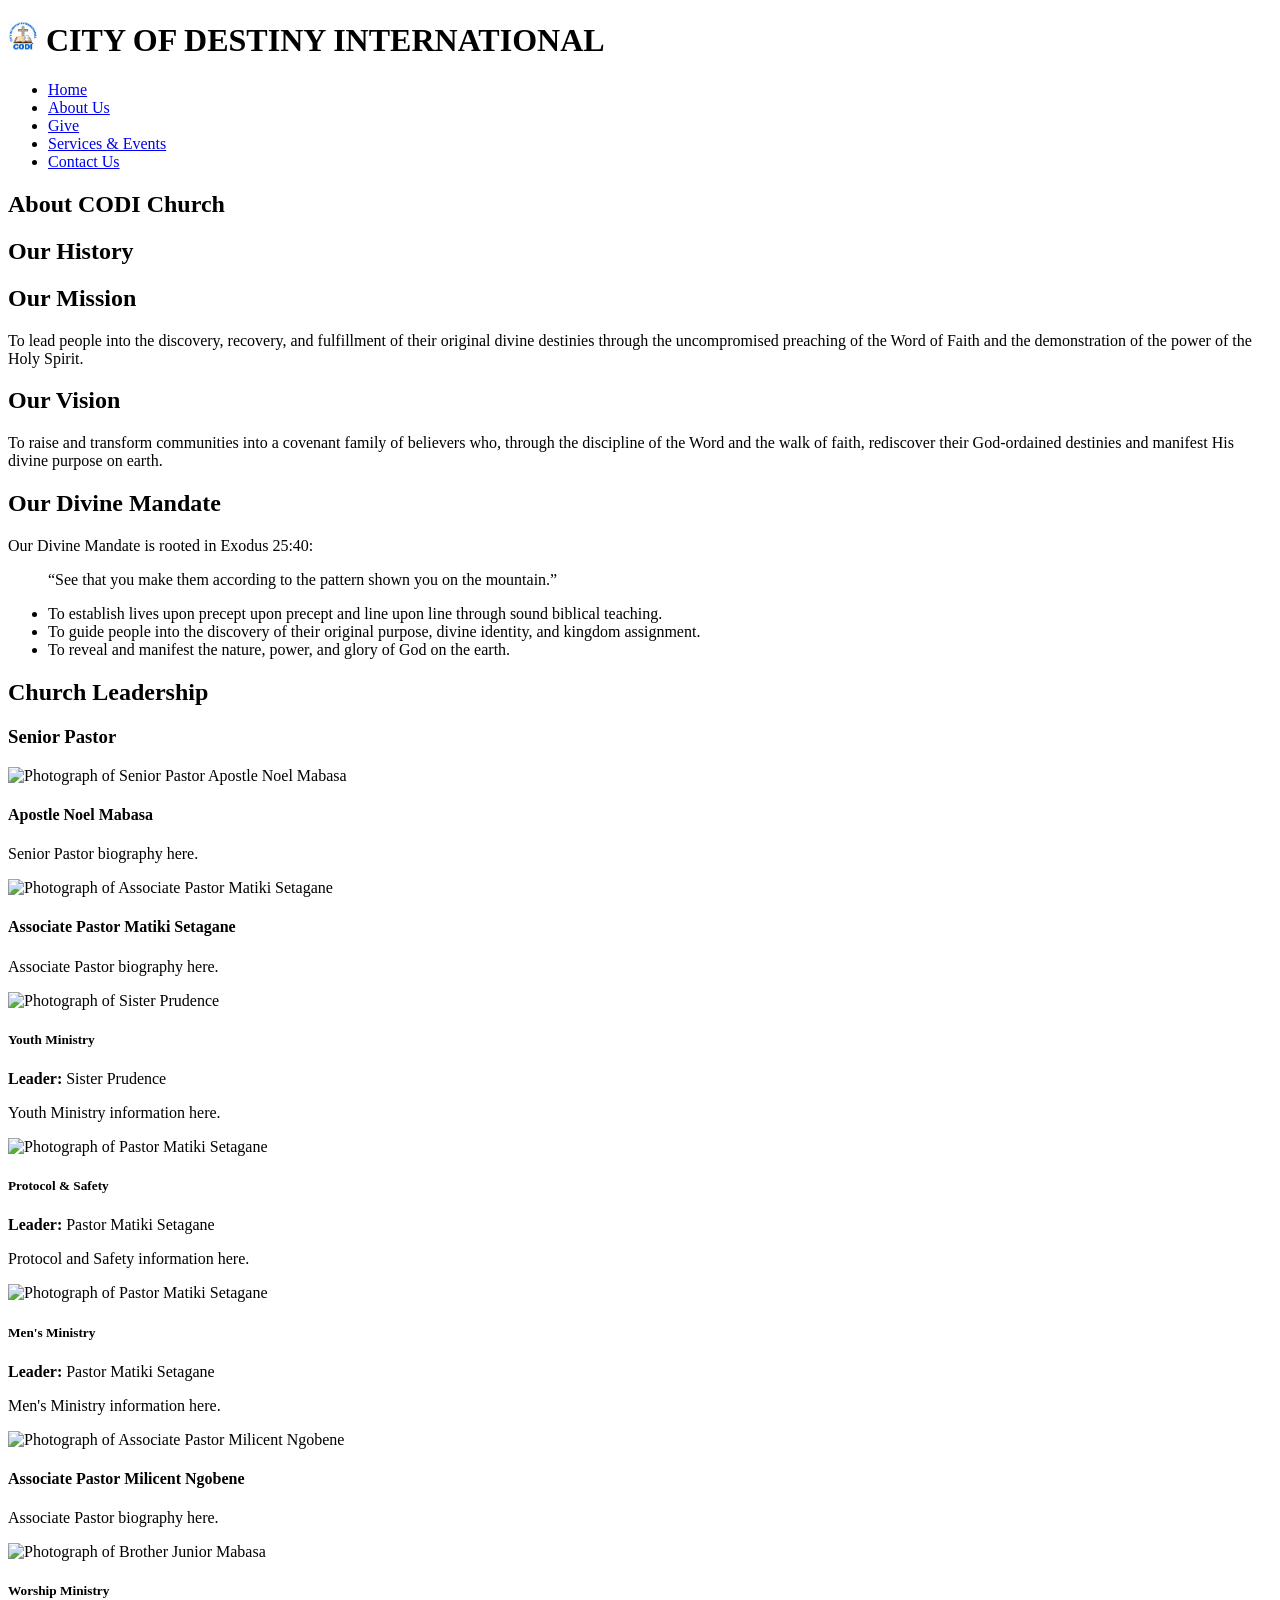
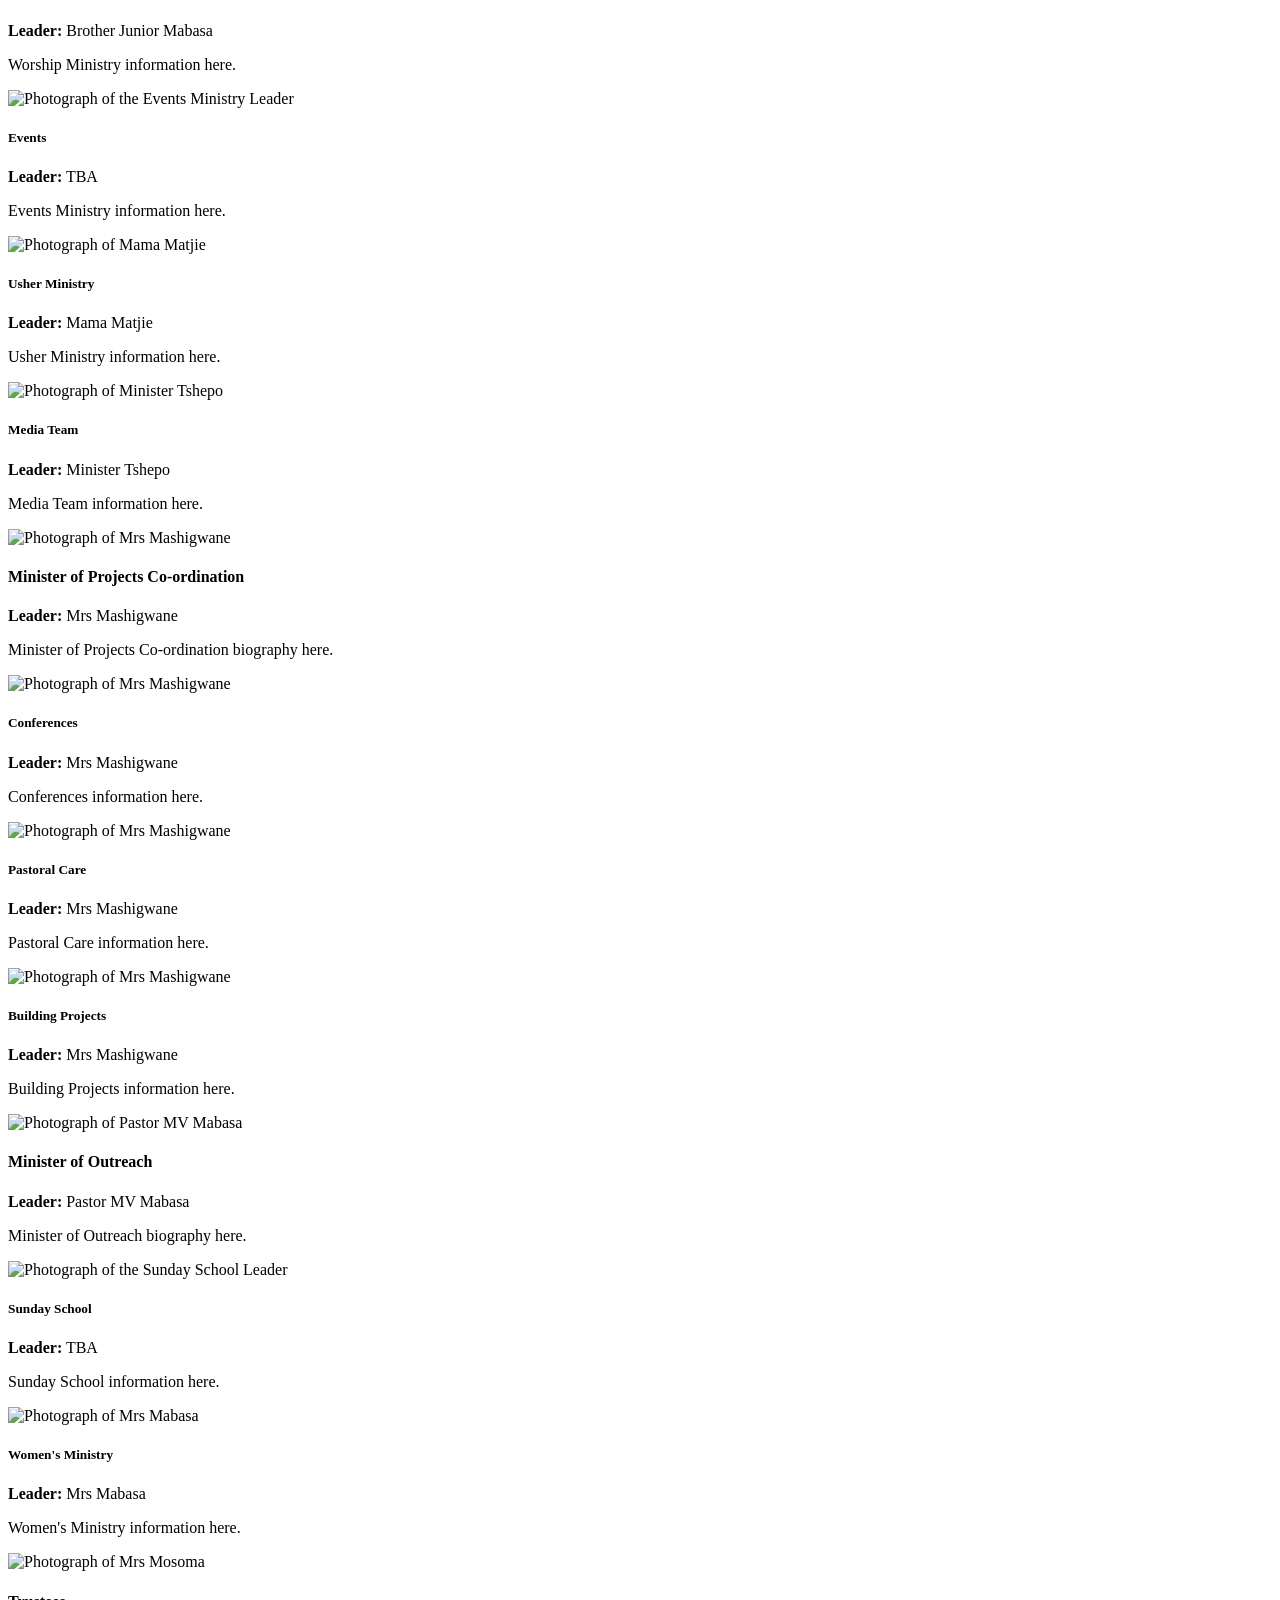
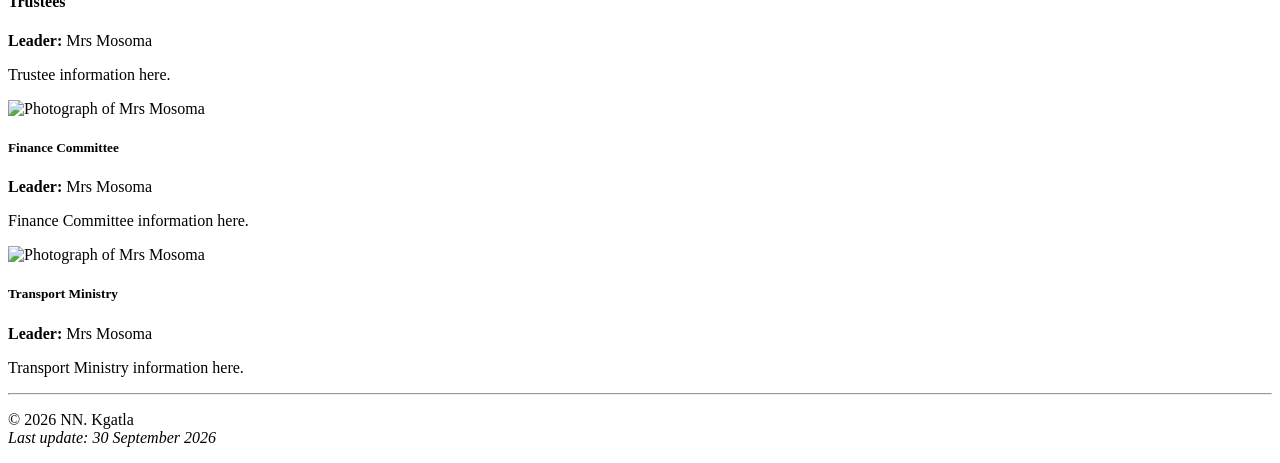
==== about.html @ a729cdb1 "Fixing/updating Websites Html structure" ====
<!DOCTYPE html>
<!-- NN. Kgatla (2029139488) -->
<!-- File name: about.html -->
<html lang="en">

<head>
    <meta charset="utf-8">
    <meta name="viewport" content="width=device-width, initial-scale=1.0">
    <meta name="description" content="City of destiny international church home page">
    <meta name="author" content="NN. Kgatla">
    <title>CODI &ndash; Home</title>
    <link rel="stylesheet" href="styles/modern-normalize.css">
    <link rel="stylesheet" href="styles/codi.css">
</head>

<body>

    <header>
        <div>
            <h1>
                <img src="images/logo.jpeg" alt="City of destiny internation logo" width="30" height="30">
                CITY OF DESTINY INTERNATIONAL
            </h1>
        </div>
    </header>

    <nav>
        <ul>
            <li><a href="index.html">Home</a></li>
            <li><a href="about.html">About Us</a></li>
            <li><a href="give.html">Give</a></li>
            <li><a href="services.html">Services &amp; Events</a></li>
            <li><a href="contact.html">Contact Us</a></li>
        </ul>
    </nav>

    <main>

        <section id="intro">
            <h1>About CODI Church</h1>

        </section>

        <section id="history">
            <h2>Our History</h2>

        </section>

        <section id="mission">
            <h2>Our Mission</h2>

            <p>
                To lead people into the discovery, recovery, and fulfillment of their
                original divine destinies through the uncompromised preaching of the
                Word of Faith and the demonstration of the power of the Holy Spirit.
            </p>
        </section>

        <section id="vision">
            <h2>Our Vision</h2>

            <p>
                To raise and transform communities into a covenant family of believers
                who, through the discipline of the Word and the walk of faith,
                rediscover their God-ordained destinies and manifest His divine
                purpose on earth.
            </p>
        </section>

        <section id="mandate">
            <h2>Our Divine Mandate</h2>

            <article>
                <p>
                    Our Divine Mandate is rooted in Exodus 25:40:
                </p>
            </article>

            <blockquote>
                “See that you make them according to the pattern shown you on the mountain.”
            </blockquote>

            <ul>
                <li>
                    To establish lives upon precept upon precept and line upon line
                    through sound biblical teaching.
                </li>

                <li>
                    To guide people into the discovery of their original purpose,
                    divine identity, and kingdom assignment.
                </li>

                <li>
                    To reveal and manifest the nature, power, and glory of God on the earth.
                </li>
            </ul>

        </section>


        <!-- Church Leadership -->

        <section id="leadership">

            <h2>Church Leadership</h2>


            <!-- Senior Pastor -->

            <article id="senior-pastor">

                <h3>Senior Pastor</h3>

                <img src="assets/images/senior-pastor.jpg"
                     alt="Photograph of Senior Pastor Apostle Noel Mabasa"
                     width=""
                     height="">

                <h4>Apostle Noel Mabasa</h4>

                <p>
                    Senior Pastor biography here.
                </p>


                <!-- Associate Pastor Matiki Setagane -->

                <article id="associate-pastor-matiki">

                    <img src=""
                         alt="Photograph of Associate Pastor Matiki Setagane"
                         width=""
                         height="">

                    <h4>Associate Pastor Matiki Setagane</h4>

                    <p>
                        Associate Pastor biography here.
                    </p>


                    <!-- Youth Ministry -->

                    <article id="youth-ministry">

                        <img src=""
                             alt="Photograph of Sister Prudence"
                             width=""
                             height="">

                        <h5>Youth Ministry</h5>

                        <p>
                            <strong>Leader:</strong> Sister Prudence
                        </p>

                        <p>
                            Youth Ministry information here.
                        </p>

                    </article>


                    <!-- Protocol and Safety -->

                    <article id="protocol-safety">

                        <img src=""
                             alt="Photograph of Pastor Matiki Setagane"
                             width=""
                             height="">

                        <h5>Protocol &amp; Safety</h5>

                        <p>
                            <strong>Leader:</strong> Pastor Matiki Setagane
                        </p>

                        <p>
                            Protocol and Safety information here.
                        </p>

                    </article>


                    <!-- Men's Ministry -->

                    <article id="mens-ministry">

                        <img src=""
                             alt="Photograph of Pastor Matiki Setagane"
                             width=""
                             height="">

                        <h5>Men's Ministry</h5>

                        <p>
                            <strong>Leader:</strong> Pastor Matiki Setagane
                        </p>

                        <p>
                            Men's Ministry information here.
                        </p>

                    </article>

                </article>


                <!-- Associate Pastor Milicent Ngobene -->

                <article id="associate-pastor-milicent">

                    <img src=""
                         alt="Photograph of Associate Pastor Milicent Ngobene"
                         width=""
                         height="">

                    <h4>Associate Pastor Milicent Ngobene</h4>

                    <p>
                        Associate Pastor biography here.
                    </p>


                    <!-- Worship Ministry -->

                    <article id="worship-ministry">

                        <img src=""
                             alt="Photograph of Brother Junior Mabasa"
                             width=""
                             height="">

                        <h5>Worship Ministry</h5>

                        <p>
                            <strong>Leader:</strong> Brother Junior Mabasa
                        </p>

                        <p>
                            Worship Ministry information here.
                        </p>

                    </article>


                    <!-- Events -->

                    <article id="events-ministry">

                        <img src=""
                             alt="Photograph of the Events Ministry Leader"
                             width=""
                             height="">

                        <h5>Events</h5>

                        <p>
                            <strong>Leader:</strong> TBA
                        </p>

                        <p>
                            Events Ministry information here.
                        </p>

                    </article>


                    <!-- Usher Ministry -->

                    <article id="usher-ministry">

                        <img src=""
                             alt="Photograph of Mama Matjie"
                             width=""
                             height="">

                        <h5>Usher Ministry</h5>

                        <p>
                            <strong>Leader:</strong> Mama Matjie
                        </p>

                        <p>
                            Usher Ministry information here.
                        </p>

                    </article>


                    <!-- Media Team -->

                    <article id="media-team">

                        <img src=""
                             alt="Photograph of Minister Tshepo"
                             width=""
                             height="">

                        <h5>Media Team</h5>

                        <p>
                            <strong>Leader:</strong> Minister Tshepo
                        </p>

                        <p>
                            Media Team information here.
                        </p>

                    </article>

                </article>


                <!-- Minister of Projects Co-ordination -->

                <article id="projects-coordination">

                    <img src=""
                         alt="Photograph of Mrs Mashigwane"
                         width=""
                         height="">

                    <h4>Minister of Projects Co-ordination</h4>

                    <p>
                        <strong>Leader:</strong> Mrs Mashigwane
                    </p>

                    <p>
                        Minister of Projects Co-ordination biography here.
                    </p>


                    <!-- Conferences -->

                    <article id="conferences">

                        <img src=""
                             alt="Photograph of Mrs Mashigwane"
                             width=""
                             height="">

                        <h5>Conferences</h5>

                        <p>
                            <strong>Leader:</strong> Mrs Mashigwane
                        </p>

                        <p>
                            Conferences information here.
                        </p>

                    </article>


                    <!-- Pastoral Care -->

                    <article id="pastoral-care">

                        <img src=""
                             alt="Photograph of Mrs Mashigwane"
                             width=""
                             height="">

                        <h5>Pastoral Care</h5>

                        <p>
                            <strong>Leader:</strong> Mrs Mashigwane
                        </p>

                        <p>
                            Pastoral Care information here.
                        </p>

                    </article>


                    <!-- Building Projects -->

                    <article id="building-projects">

                        <img src=""
                             alt="Photograph of Mrs Mashigwane"
                             width=""
                             height="">

                        <h5>Building Projects</h5>

                        <p>
                            <strong>Leader:</strong> Mrs Mashigwane
                        </p>

                        <p>
                            Building Projects information here.
                        </p>

                    </article>

                </article>


                <!-- Minister of Outreach -->

                <article id="outreach-ministry">

                    <img src=""
                         alt="Photograph of Pastor MV Mabasa"
                         width=""
                         height="">

                    <h4>Minister of Outreach</h4>

                    <p>
                        <strong>Leader:</strong> Pastor MV Mabasa
                    </p>

                    <p>
                        Minister of Outreach biography here.
                    </p>


                    <!-- Sunday School -->

                    <article id="sunday-school">

                        <img src=""
                             alt="Photograph of the Sunday School Leader"
                             width=""
                             height="">

                        <h5>Sunday School</h5>

                        <p>
                            <strong>Leader:</strong> TBA
                        </p>

                        <p>
                            Sunday School information here.
                        </p>

                    </article>


                    <!-- Women's Ministry -->

                    <article id="womens-ministry">

                        <img src=""
                             alt="Photograph of Mrs Mabasa"
                             width=""
                             height="">

                        <h5>Women's Ministry</h5>

                        <p>
                            <strong>Leader:</strong> Mrs Mabasa
                        </p>

                        <p>
                            Women's Ministry information here.
                        </p>

                    </article>

                </article>


                <!-- Trustees -->

                <article id="trustees">

                    <img src=""
                         alt="Photograph of Mrs Mosoma"
                         width=""
                         height="">

                    <h4>Trustees</h4>

                    <p>
                        <strong>Leader:</strong> Mrs Mosoma
                    </p>

                    <p>
                        Trustee information here.
                    </p>


                    <!-- Finance Committee -->

                    <article id="finance-committee">

                        <img src=""
                             alt="Photograph of Mrs Mosoma"
                             width=""
                             height="">

                        <h5>Finance Committee</h5>

                        <p>
                            <strong>Leader:</strong> Mrs Mosoma
                        </p>

                        <p>
                            Finance Committee information here.
                        </p>

                    </article>


                    <!-- Transport Ministry -->

                    <article id="transport-ministry">

                        <img src=""
                             alt="Photograph of Mrs Mosoma"
                             width=""
                             height="">

                        <h5>Transport Ministry</h5>

                        <p>
                            <strong>Leader:</strong> Mrs Mosoma
                        </p>

                        <p>
                            Transport Ministry information here.
                        </p>

                    </article>

                </article>

            </article>

        </section>

    </main>

    <hr>

    <footer>
        <p>
            &copy; 2026 NN. Kgatla<br>
            <em>Last update: 30 September 2026</em>
        </p>
    </footer>

</body>

</html>
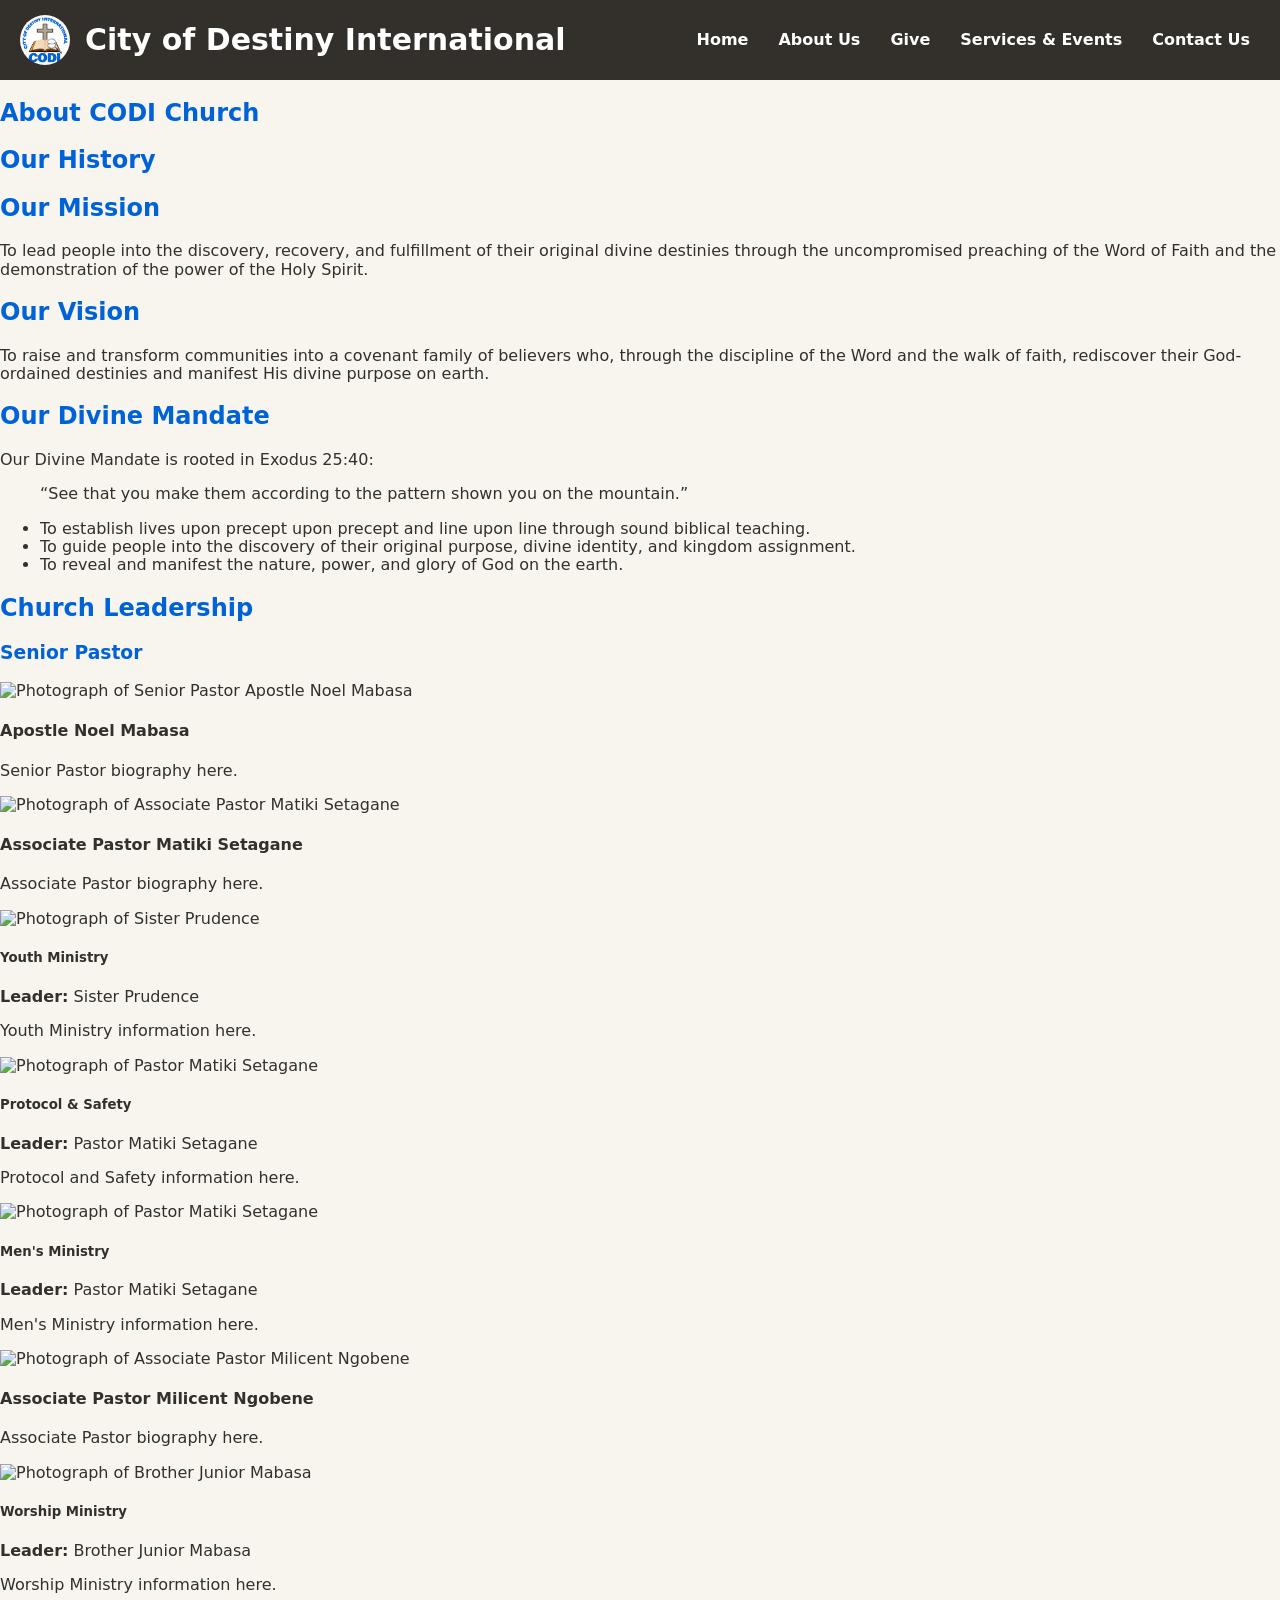
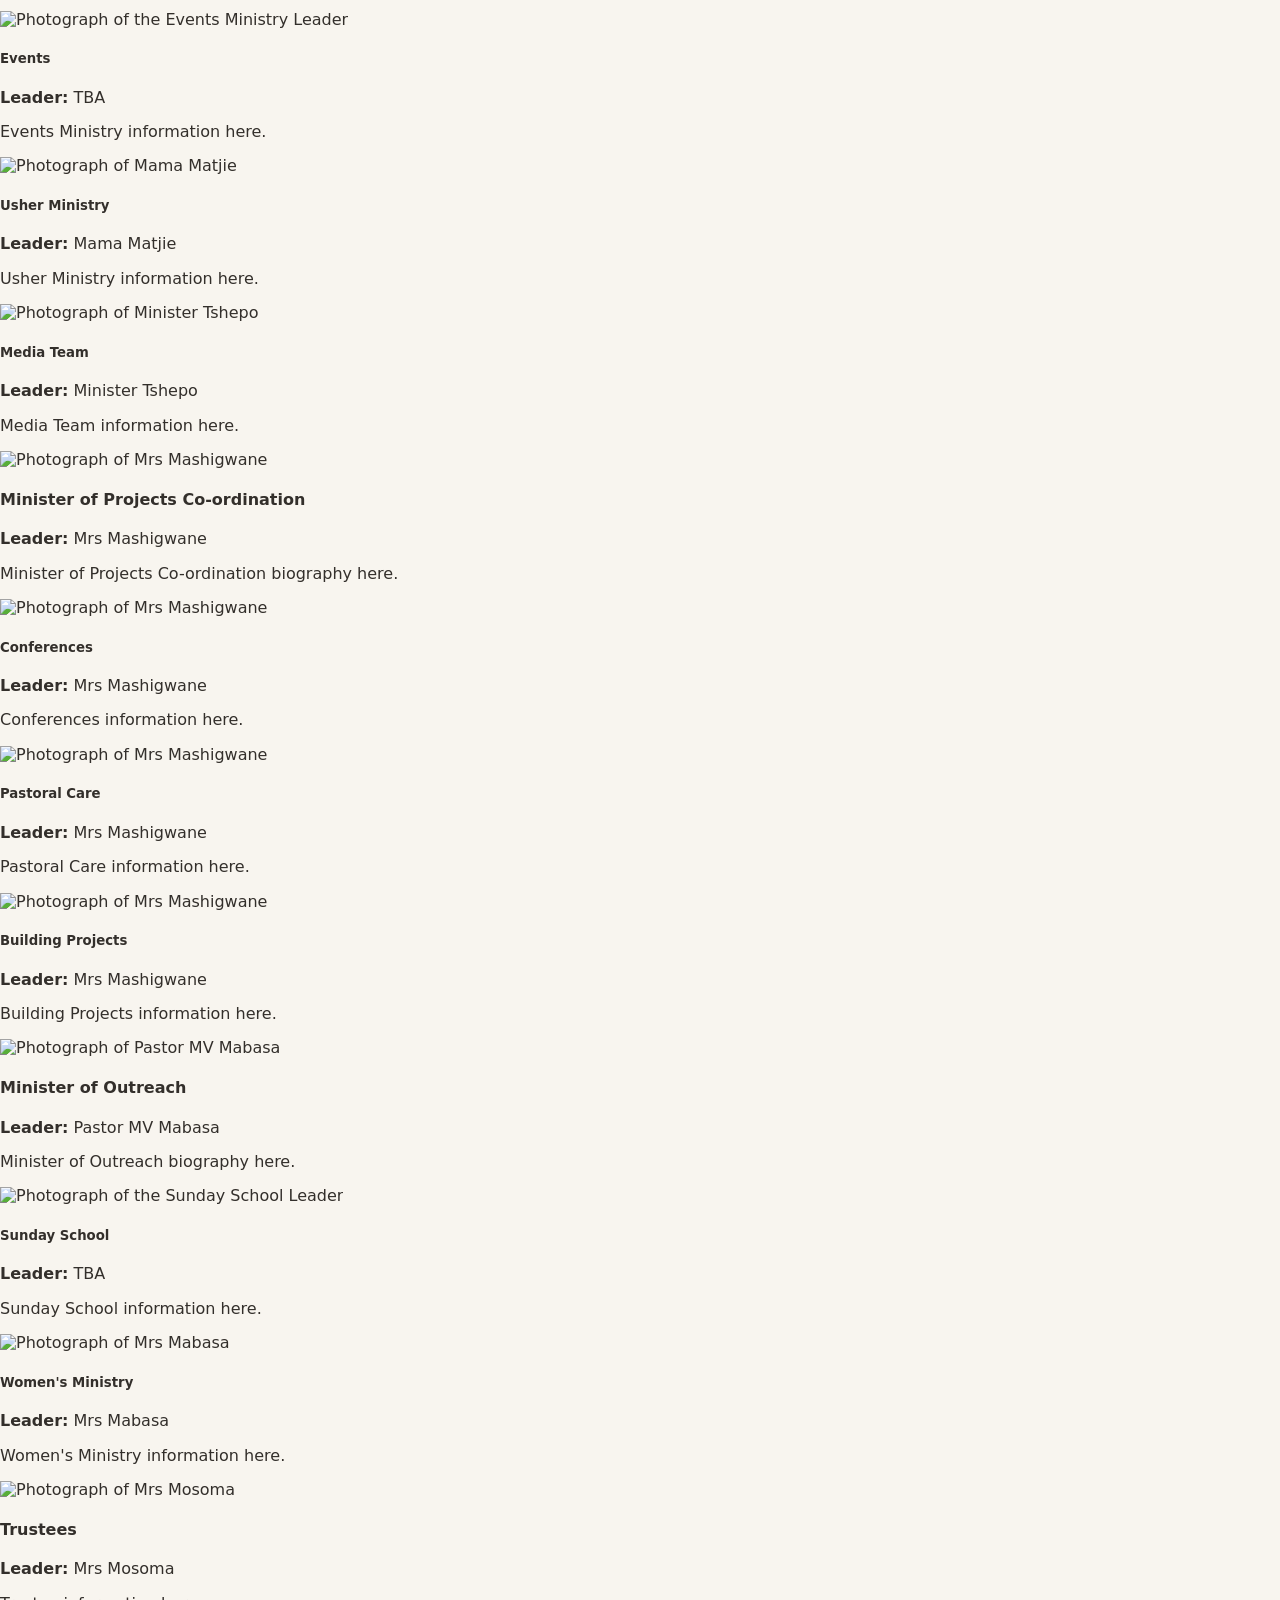
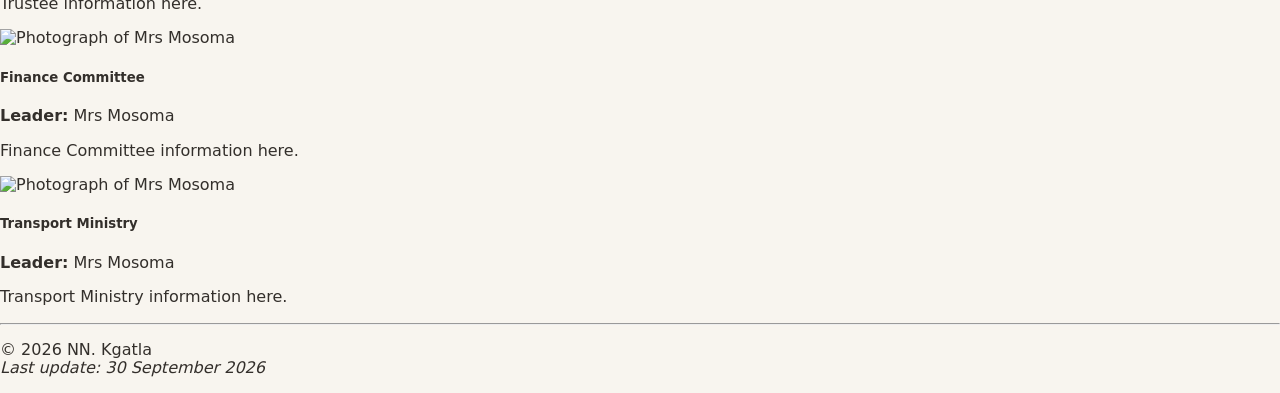
==== commit 75bdcbc1: "Finalized the html structure of all pages + started with the CSS" ====
--- a/about.html
+++ b/about.html
@@ -9,30 +9,30 @@
     <meta name="description" content="City of destiny international church home page">
     <meta name="author" content="NN. Kgatla">
     <title>CODI &ndash; Home</title>
-    <link rel="stylesheet" href="styles/modern-normalize.css">
-    <link rel="stylesheet" href="styles/codi.css">
+    <link rel="stylesheet" href="css/modern-normalize.css">
+    <link rel="stylesheet" href="css/codi.css">
 </head>
 
 <body>
 
     <header>
-        <div>
-            <h1>
-                <img src="images/logo.jpeg" alt="City of destiny internation logo" width="30" height="30">
-                CITY OF DESTINY INTERNATIONAL
-            </h1>
+
+        <div class="header-info">
+            <img src="images/logo.jpeg" alt="CODI Church Logo">
+            <h1>City of Destiny International</h1>
         </div>
+
+        <nav>
+            <ul>
+                <li><a href="index.html">Home</a></li>
+                <li><a href="about.html">About Us</a></li>
+                <li><a href="give.html">Give</a></li>
+                <li><a href="services.html">Services &amp; Events</a></li>
+                <li><a href="contact.html">Contact Us</a></li>
+            </ul>
+        </nav>
+
     </header>
-
-    <nav>
-        <ul>
-            <li><a href="index.html">Home</a></li>
-            <li><a href="about.html">About Us</a></li>
-            <li><a href="give.html">Give</a></li>
-            <li><a href="services.html">Services &amp; Events</a></li>
-            <li><a href="contact.html">Contact Us</a></li>
-        </ul>
-    </nav>
 
     <main>
 
--- a/css/codi.css
+++ b/css/codi.css
@@ -0,0 +1,398 @@
+/*
+    NN. Kgatla
+    File name: codi.css
+*/
+
+/* =========================================
+   GENERAL WEBSITE STYLING
+   ========================================= */
+
+body {
+    background-color: #F8F5EF;
+    color: #332F2B;
+}
+
+
+/* =========================================
+   HEADER AND NAVIGATION
+   ========================================= */
+
+header {
+    display: flex;
+    align-items: center;
+    justify-content: space-between;
+    background-color: #332F2B;
+    padding: 15px 30px;
+}
+
+
+/* Church Logo and Name */
+.header-info {
+    display: flex;
+    align-items: center;
+    gap: 15px;
+    margin-left: -10px;
+}
+
+.header-info img {
+        width: 50px;
+        height: 50px;
+        border-radius: 25px;
+}
+
+.header-info h1 {
+        margin: 0;
+        color: #FFFFFF;
+        font-size: 30px;
+}
+
+/* Navigation */
+
+nav ul {
+    display: flex;
+    align-items: center;
+    list-style-type: none;
+    margin: 0;
+    padding: 0;
+}
+
+nav li {
+    margin-left: 30px;
+}
+
+nav a {
+    color: #FFFFFF;
+    text-decoration: none;
+    font-weight: bold;
+}
+
+nav a:hover {
+        color: #F4E0C5;
+}
+
+/* =========================================
+   FOOTER
+   ========================================= */
+
+
+/* =========================================
+   HOME PAGE
+   ========================================= */
+
+
+/* =========================================
+   ABOUT US PAGE
+   ========================================= */
+
+
+/* =========================================
+   SERVICES & EVENTS PAGE
+   ========================================= */
+
+
+/* =========================================
+   MINISTRIES & GIVE PAGE
+   ========================================= */
+
+
+/* =========================================
+   CONTACT US PAGE
+   ========================================= */
+
+
+/* Main Headings */
+
+h1, h2, h3{
+    color: #0062D7;
+}
+
+
+/* Links */
+
+a {
+    color: #004A9F;
+}
+
+a:hover {
+        color: #0062D7;
+}
+
+
+/* =========================================
+   FIND US SECTION
+   ========================================= */
+
+#find-us {
+    max-width: 1100px;
+    margin: 40px auto;
+    padding: 30px;
+    border: 2px solid #0062D7;
+    background-color: #FFFFFF;
+    text-align: center;
+}
+
+    #find-us h1,
+    #find-us h2 {
+        color: #FFFFFF;
+        background-color: #0062D7;
+        padding: 10px 20px;
+        display: block;
+    }
+
+    #find-us p {
+        line-height: 1.6;
+    }
+
+
+    /* Address */
+
+    #find-us h2 {
+        margin-top: 30px;
+    }
+
+    #find-us address {
+        line-height: 1.6;
+        font-style: normal;
+    }
+
+
+    /* Church Photos */
+
+    #find-us div {
+        display: flex;
+        justify-content: center;
+        gap: 30px;
+        margin-top: 20px;
+    }
+
+    #find-us figure {
+        margin: 0;
+        text-align: center;
+    }
+
+    #find-us img {
+        width: 100%;
+        max-width: 450px;
+        height: 300px;
+        object-fit: cover;
+        border: 2px solid #0062D7;
+    }
+
+    #find-us figcaption {
+        margin-top: 8px;
+        font-weight: bold;
+        color: #332F2B;
+    }
+
+/* =========================================
+   CONTACT FORM
+   ========================================= */
+#form {
+    max-width: 1100px;
+    margin: 40px auto;
+    padding: 30px;
+    border: 2px solid #0062D7;
+    background-color: #FFFFFF;
+}
+    /* Contact Us heading */
+
+    #form h1 {
+        margin-top: 0;
+        margin-bottom: 30px;
+        text-align: center;
+        color: #0062D7;
+    }
+
+
+/* Form */
+
+#contact-form {
+    width: 100%;
+    margin: 0;
+}
+
+
+    /* Individual sections */
+
+    #contact-form fieldset {
+        margin-bottom: 30px;
+        padding: 25px;
+        border: 2px solid #0062D7;
+    }
+
+    #contact-form legend {
+        padding: 0 10px;
+        color: #0062D7;
+        font-weight: bold;
+    }
+
+
+    /* Form sections */
+
+    #contact-form fieldset > div {
+        margin-bottom: 20px;
+    }
+
+
+    /* Form Labels */
+
+    #contact-form label {
+        display: inline-block;
+        margin-bottom: 6px;
+        font-weight: bold;
+    }
+
+
+    /* Text Inputs */
+
+    #contact-form input[type="text"],
+    #contact-form input[type="email"],
+    #contact-form input[type="tel"],
+    #contact-form select,
+    #contact-form textarea {
+        width: 100%;
+        padding: 10px;
+        border: 1px solid #B4A796;
+        background-color: #FFFFFF;
+        color: #332F2B;
+        font-family: inherit;
+        font-size: 1em;
+        box-sizing: border-box;
+    }
+
+    #contact-form textarea {
+        resize: vertical;
+    }
+
+
+    /* =========================================
+   RADIO BUTTONS
+   ========================================= */
+
+    #contact-form input[type="radio"] {
+        margin-right: 6px;
+    }
+
+        #contact-form input[type="radio"] + label {
+            display: inline;
+            margin-bottom: 0;
+            font-weight: normal;
+        }
+
+
+        /* Put radio options next to each other */
+
+        #contact-form input[type="radio"] + label {
+            margin-right: 25px;
+        }
+
+
+    /* =========================================
+   CHECKBOXES
+   ========================================= */
+
+    #contact-form input[type="checkbox"] {
+        margin-right: 6px;
+    }
+
+        #contact-form input[type="checkbox"] + label {
+            display: inline;
+            margin-bottom: 0;
+            font-weight: normal;
+        }
+
+
+        /* =========================================
+   IF OTHER
+   ========================================= */
+
+        #contact-form input[type="checkbox"] ~ label {
+            font-weight: normal;
+        }
+
+
+    /* =========================================
+   SUBMIT AND RESET BUTTONS
+   ========================================= */
+
+    #contact-form > div:last-child {
+        margin-top: 20px;
+        text-align: center;
+    }
+
+    #contact-form input[type="submit"],
+    #contact-form input[type="reset"] {
+        padding: 10px 25px;
+        margin: 5px;
+        border: none;
+        font-size: 1em;
+        font-weight: bold;
+    }
+
+    #contact-form input[type="submit"] {
+        background-color: #0062D7;
+        color: #FFFFFF;
+    }
+
+    #contact-form input[type="reset"] {
+        background-color: #B4A796;
+        color: #FFFFFF;
+    }
+
+
+/* =========================================
+   GET IN TOUCH
+   ========================================= */
+
+#get-in-touch {
+    margin-top: 40px;
+    padding: 25px;
+    border-top: 2px solid #0062D7;
+    background-color: #F2F7FD;
+}
+
+    #get-in-touch p {
+        line-height: 1.6;
+    }
+
+    #get-in-touch strong {
+        color: #004A9F;
+    }
+
+/* =========================================
+   RESPONSIVE DESIGN
+   ========================================= */
+
+@media (max-width: 768px) {
+
+    #find-us > div {
+        flex-direction: column;
+        align-items: center;
+    }
+
+    #find-us img {
+        max-width: 100%;
+    }
+
+    #contact-form fieldset {
+        padding: 20px;
+    }
+}
+
+
+@media (max-width: 480px) {
+
+    #find-us img {
+        height: auto;
+    }
+
+    #contact-form fieldset {
+        padding: 15px;
+    }
+
+    #contact-form input[type="submit"],
+    #contact-form input[type="reset"] {
+        width: 100%;
+        margin: 5px 0;
+    }
+}
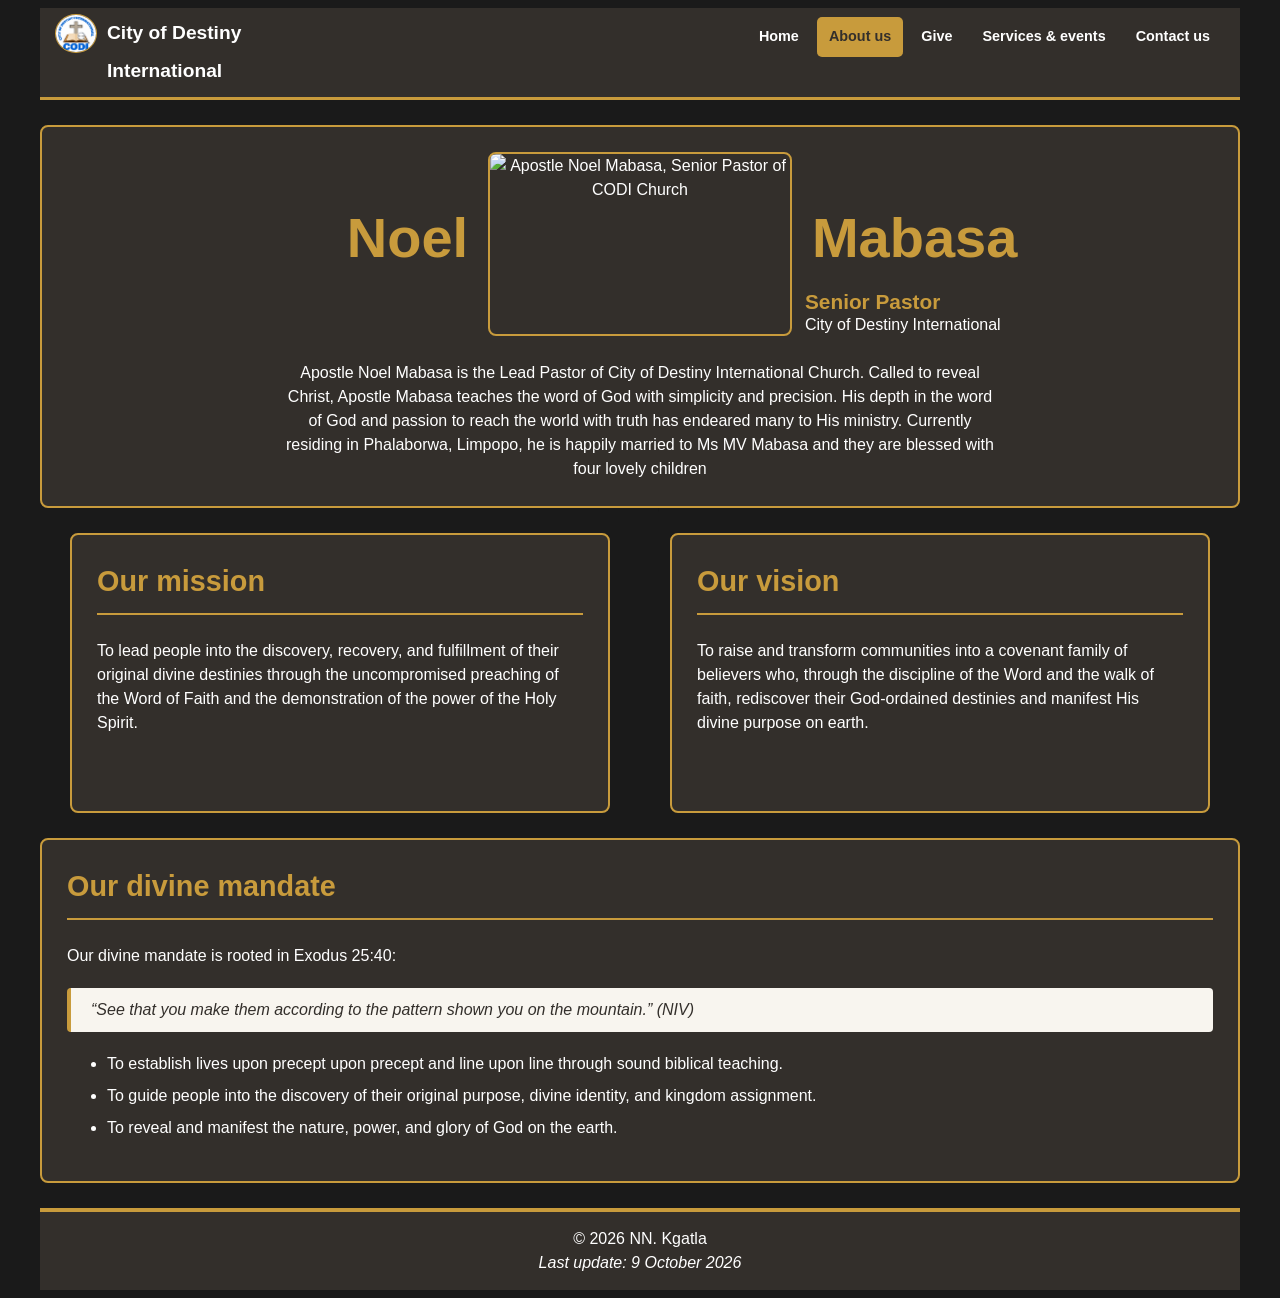
==== commit de44caa8: "Touchups + new css File" ====
--- a/about.html
+++ b/about.html
@@ -1,553 +1,124 @@
 <!DOCTYPE html>
 <!-- NN. Kgatla (2029139488) -->
+<!-- CSIS1664(2026) Website Project -->
 <!-- File name: about.html -->
 <html lang="en">
 
 <head>
     <meta charset="utf-8">
     <meta name="viewport" content="width=device-width, initial-scale=1.0">
-    <meta name="description" content="City of destiny international church home page">
+    <meta name="description" content="About City of Destiny International: our senior pastor, mission, vision and divine mandate.">
     <meta name="author" content="NN. Kgatla">
-    <title>CODI &ndash; Home</title>
+    <title>CODI &ndash; About us</title>
     <link rel="stylesheet" href="css/modern-normalize.css">
-    <link rel="stylesheet" href="css/codi.css">
+    <link rel="stylesheet" href="css/styles.css">
 </head>
 
 <body>
+    <div id="container">
 
-    <header>
+        <header>
 
-        <div class="header-info">
-            <img src="images/logo.jpeg" alt="CODI Church Logo">
-            <h1>City of Destiny International</h1>
-        </div>
+            <div class="header-info">
+                <a href="index.html"><img src="images/logo.jpeg" alt="CODI Church logo (home page)" width="80" height="50"></a>
+                <h1>City of Destiny International</h1>
+            </div>
 
-        <nav>
-            <ul>
-                <li><a href="index.html">Home</a></li>
-                <li><a href="about.html">About Us</a></li>
-                <li><a href="give.html">Give</a></li>
-                <li><a href="services.html">Services &amp; Events</a></li>
-                <li><a href="contact.html">Contact Us</a></li>
-            </ul>
-        </nav>
+            <nav>
+                <ul>
+                    <li><a href="index.html">Home</a></li>
+                    <li><a href="about.html" class="current">About us</a></li>
+                    <li><a href="give.html">Give</a></li>
+                    <li><a href="services.html">Services &amp; events</a></li>
+                    <li><a href="contact.html">Contact us</a></li>
+                </ul>
+            </nav>
 
-    </header>
+        </header>
 
-    <main>
+        <main>
+            <!-- Senior pastor -->
+            <section id="senior-pastor">
+                <div id="pastor-photo">
+                    <h2>
+                        <span id="pastor-first-name">Noel</span>
+                        <span id="pastor-last-name">Mabasa</span>
+                    </h2>
 
-        <section id="intro">
-            <h1>About CODI Church</h1>
+                    <img src="images/pastor.jpeg"
+                         alt="Apostle Noel Mabasa, Senior Pastor of CODI Church"
+                         width="100"
+                         height="60">
 
-        </section>
+                    <p id="pastor-title">
+                        <strong>Senior Pastor</strong><br>
+                        City of Destiny International
+                    </p>
+                </div>
 
-        <section id="history">
-            <h2>Our History</h2>
+                <p class="pastor-bio">
+                    Apostle Noel Mabasa is the Lead Pastor of City of Destiny International Church. 
+                    Called to reveal Christ,  Apostle Mabasa teaches the word of God with simplicity and precision. 
+                    His depth in the word of God and passion to reach the world with truth has endeared many to His ministry. 
+                    Currently residing in Phalaborwa, Limpopo, he is happily married to Ms MV Mabasa and they are blessed with four lovely children
+                </p>
+            </section>
 
-        </section>
-
-        <section id="mission">
-            <h2>Our Mission</h2>
-
-            <p>
-                To lead people into the discovery, recovery, and fulfillment of their
-                original divine destinies through the uncompromised preaching of the
-                Word of Faith and the demonstration of the power of the Holy Spirit.
-            </p>
-        </section>
-
-        <section id="vision">
-            <h2>Our Vision</h2>
-
-            <p>
-                To raise and transform communities into a covenant family of believers
-                who, through the discipline of the Word and the walk of faith,
-                rediscover their God-ordained destinies and manifest His divine
-                purpose on earth.
-            </p>
-        </section>
-
-        <section id="mandate">
-            <h2>Our Divine Mandate</h2>
-
-            <article>
-                <p>
-                    Our Divine Mandate is rooted in Exodus 25:40:
-                </p>
-            </article>
-
-            <blockquote>
-                “See that you make them according to the pattern shown you on the mountain.”
-            </blockquote>
-
-            <ul>
-                <li>
-                    To establish lives upon precept upon precept and line upon line
-                    through sound biblical teaching.
-                </li>
-
-                <li>
-                    To guide people into the discovery of their original purpose,
-                    divine identity, and kingdom assignment.
-                </li>
-
-                <li>
-                    To reveal and manifest the nature, power, and glory of God on the earth.
-                </li>
-            </ul>
-
-        </section>
-
-
-        <!-- Church Leadership -->
-
-        <section id="leadership">
-
-            <h2>Church Leadership</h2>
-
-
-            <!-- Senior Pastor -->
-
-            <article id="senior-pastor">
-
-                <h3>Senior Pastor</h3>
-
-                <img src="assets/images/senior-pastor.jpg"
-                     alt="Photograph of Senior Pastor Apostle Noel Mabasa"
-                     width=""
-                     height="">
-
-                <h4>Apostle Noel Mabasa</h4>
+            <section id="mission">
+                <h2>Our mission</h2>
 
                 <p>
-                    Senior Pastor biography here.
+                    To lead people into the discovery, recovery, and fulfillment of their
+                    original divine destinies through the uncompromised preaching of the
+                    Word of Faith and the demonstration of the power of the Holy Spirit.
                 </p>
+            </section>
 
+            <section id="vision">
+                <h2>Our vision</h2>
 
-                <!-- Associate Pastor Matiki Setagane -->
+                <p>
+                    To raise and transform communities into a covenant family of believers
+                    who, through the discipline of the Word and the walk of faith,
+                    rediscover their God-ordained destinies and manifest His divine
+                    purpose on earth.
+                </p>
+            </section>
 
-                <article id="associate-pastor-matiki">
+            <section id="mandate">
+                <h2>Our divine mandate</h2>
 
-                    <img src=""
-                         alt="Photograph of Associate Pastor Matiki Setagane"
-                         width=""
-                         height="">
+                <p>Our divine mandate is rooted in Exodus 25:40:</p>
 
-                    <h4>Associate Pastor Matiki Setagane</h4>
+                <blockquote>
+                    &ldquo;See that you make them according to the pattern shown you on
+                    the mountain.&rdquo; (NIV)
+                </blockquote>
 
-                    <p>
-                        Associate Pastor biography here.
-                    </p>
+                <ul>
+                    <li>
+                        To establish lives upon precept upon precept and line upon line
+                        through sound biblical teaching.
+                    </li>
 
+                    <li>
+                        To guide people into the discovery of their original purpose,
+                        divine identity, and kingdom assignment.
+                    </li>
 
-                    <!-- Youth Ministry -->
+                    <li>
+                        To reveal and manifest the nature, power, and glory of God on the earth.
+                    </li>
+                </ul>
+            </section>
 
-                    <article id="youth-ministry">
+        </main>
 
-                        <img src=""
-                             alt="Photograph of Sister Prudence"
-                             width=""
-                             height="">
+        <footer>
+            <p>&copy; 2026 NN. Kgatla<br><em>Last update: 9 October 2026</em></p>
+        </footer>
 
-                        <h5>Youth Ministry</h5>
-
-                        <p>
-                            <strong>Leader:</strong> Sister Prudence
-                        </p>
-
-                        <p>
-                            Youth Ministry information here.
-                        </p>
-
-                    </article>
-
-
-                    <!-- Protocol and Safety -->
-
-                    <article id="protocol-safety">
-
-                        <img src=""
-                             alt="Photograph of Pastor Matiki Setagane"
-                             width=""
-                             height="">
-
-                        <h5>Protocol &amp; Safety</h5>
-
-                        <p>
-                            <strong>Leader:</strong> Pastor Matiki Setagane
-                        </p>
-
-                        <p>
-                            Protocol and Safety information here.
-                        </p>
-
-                    </article>
-
-
-                    <!-- Men's Ministry -->
-
-                    <article id="mens-ministry">
-
-                        <img src=""
-                             alt="Photograph of Pastor Matiki Setagane"
-                             width=""
-                             height="">
-
-                        <h5>Men's Ministry</h5>
-
-                        <p>
-                            <strong>Leader:</strong> Pastor Matiki Setagane
-                        </p>
-
-                        <p>
-                            Men's Ministry information here.
-                        </p>
-
-                    </article>
-
-                </article>
-
-
-                <!-- Associate Pastor Milicent Ngobene -->
-
-                <article id="associate-pastor-milicent">
-
-                    <img src=""
-                         alt="Photograph of Associate Pastor Milicent Ngobene"
-                         width=""
-                         height="">
-
-                    <h4>Associate Pastor Milicent Ngobene</h4>
-
-                    <p>
-                        Associate Pastor biography here.
-                    </p>
-
-
-                    <!-- Worship Ministry -->
-
-                    <article id="worship-ministry">
-
-                        <img src=""
-                             alt="Photograph of Brother Junior Mabasa"
-                             width=""
-                             height="">
-
-                        <h5>Worship Ministry</h5>
-
-                        <p>
-                            <strong>Leader:</strong> Brother Junior Mabasa
-                        </p>
-
-                        <p>
-                            Worship Ministry information here.
-                        </p>
-
-                    </article>
-
-
-                    <!-- Events -->
-
-                    <article id="events-ministry">
-
-                        <img src=""
-                             alt="Photograph of the Events Ministry Leader"
-                             width=""
-                             height="">
-
-                        <h5>Events</h5>
-
-                        <p>
-                            <strong>Leader:</strong> TBA
-                        </p>
-
-                        <p>
-                            Events Ministry information here.
-                        </p>
-
-                    </article>
-
-
-                    <!-- Usher Ministry -->
-
-                    <article id="usher-ministry">
-
-                        <img src=""
-                             alt="Photograph of Mama Matjie"
-                             width=""
-                             height="">
-
-                        <h5>Usher Ministry</h5>
-
-                        <p>
-                            <strong>Leader:</strong> Mama Matjie
-                        </p>
-
-                        <p>
-                            Usher Ministry information here.
-                        </p>
-
-                    </article>
-
-
-                    <!-- Media Team -->
-
-                    <article id="media-team">
-
-                        <img src=""
-                             alt="Photograph of Minister Tshepo"
-                             width=""
-                             height="">
-
-                        <h5>Media Team</h5>
-
-                        <p>
-                            <strong>Leader:</strong> Minister Tshepo
-                        </p>
-
-                        <p>
-                            Media Team information here.
-                        </p>
-
-                    </article>
-
-                </article>
-
-
-                <!-- Minister of Projects Co-ordination -->
-
-                <article id="projects-coordination">
-
-                    <img src=""
-                         alt="Photograph of Mrs Mashigwane"
-                         width=""
-                         height="">
-
-                    <h4>Minister of Projects Co-ordination</h4>
-
-                    <p>
-                        <strong>Leader:</strong> Mrs Mashigwane
-                    </p>
-
-                    <p>
-                        Minister of Projects Co-ordination biography here.
-                    </p>
-
-
-                    <!-- Conferences -->
-
-                    <article id="conferences">
-
-                        <img src=""
-                             alt="Photograph of Mrs Mashigwane"
-                             width=""
-                             height="">
-
-                        <h5>Conferences</h5>
-
-                        <p>
-                            <strong>Leader:</strong> Mrs Mashigwane
-                        </p>
-
-                        <p>
-                            Conferences information here.
-                        </p>
-
-                    </article>
-
-
-                    <!-- Pastoral Care -->
-
-                    <article id="pastoral-care">
-
-                        <img src=""
-                             alt="Photograph of Mrs Mashigwane"
-                             width=""
-                             height="">
-
-                        <h5>Pastoral Care</h5>
-
-                        <p>
-                            <strong>Leader:</strong> Mrs Mashigwane
-                        </p>
-
-                        <p>
-                            Pastoral Care information here.
-                        </p>
-
-                    </article>
-
-
-                    <!-- Building Projects -->
-
-                    <article id="building-projects">
-
-                        <img src=""
-                             alt="Photograph of Mrs Mashigwane"
-                             width=""
-                             height="">
-
-                        <h5>Building Projects</h5>
-
-                        <p>
-                            <strong>Leader:</strong> Mrs Mashigwane
-                        </p>
-
-                        <p>
-                            Building Projects information here.
-                        </p>
-
-                    </article>
-
-                </article>
-
-
-                <!-- Minister of Outreach -->
-
-                <article id="outreach-ministry">
-
-                    <img src=""
-                         alt="Photograph of Pastor MV Mabasa"
-                         width=""
-                         height="">
-
-                    <h4>Minister of Outreach</h4>
-
-                    <p>
-                        <strong>Leader:</strong> Pastor MV Mabasa
-                    </p>
-
-                    <p>
-                        Minister of Outreach biography here.
-                    </p>
-
-
-                    <!-- Sunday School -->
-
-                    <article id="sunday-school">
-
-                        <img src=""
-                             alt="Photograph of the Sunday School Leader"
-                             width=""
-                             height="">
-
-                        <h5>Sunday School</h5>
-
-                        <p>
-                            <strong>Leader:</strong> TBA
-                        </p>
-
-                        <p>
-                            Sunday School information here.
-                        </p>
-
-                    </article>
-
-
-                    <!-- Women's Ministry -->
-
-                    <article id="womens-ministry">
-
-                        <img src=""
-                             alt="Photograph of Mrs Mabasa"
-                             width=""
-                             height="">
-
-                        <h5>Women's Ministry</h5>
-
-                        <p>
-                            <strong>Leader:</strong> Mrs Mabasa
-                        </p>
-
-                        <p>
-                            Women's Ministry information here.
-                        </p>
-
-                    </article>
-
-                </article>
-
-
-                <!-- Trustees -->
-
-                <article id="trustees">
-
-                    <img src=""
-                         alt="Photograph of Mrs Mosoma"
-                         width=""
-                         height="">
-
-                    <h4>Trustees</h4>
-
-                    <p>
-                        <strong>Leader:</strong> Mrs Mosoma
-                    </p>
-
-                    <p>
-                        Trustee information here.
-                    </p>
-
-
-                    <!-- Finance Committee -->
-
-                    <article id="finance-committee">
-
-                        <img src=""
-                             alt="Photograph of Mrs Mosoma"
-                             width=""
-                             height="">
-
-                        <h5>Finance Committee</h5>
-
-                        <p>
-                            <strong>Leader:</strong> Mrs Mosoma
-                        </p>
-
-                        <p>
-                            Finance Committee information here.
-                        </p>
-
-                    </article>
-
-
-                    <!-- Transport Ministry -->
-
-                    <article id="transport-ministry">
-
-                        <img src=""
-                             alt="Photograph of Mrs Mosoma"
-                             width=""
-                             height="">
-
-                        <h5>Transport Ministry</h5>
-
-                        <p>
-                            <strong>Leader:</strong> Mrs Mosoma
-                        </p>
-
-                        <p>
-                            Transport Ministry information here.
-                        </p>
-
-                    </article>
-
-                </article>
-
-            </article>
-
-        </section>
-
-    </main>
-
-    <hr>
-
-    <footer>
-        <p>
-            &copy; 2026 NN. Kgatla<br>
-            <em>Last update: 30 September 2026</em>
-        </p>
-    </footer>
-
+    </div>
 </body>
 
-</html>+</html>
--- a/css/styles.css
+++ b/css/styles.css
@@ -0,0 +1,884 @@
+/*
+    NN. Kgatla (2029139488)
+    CSIS1664 (2026) Website Project
+    File name: codi.css
+*/
+
+/* =========================================
+   CHURCH COLOUR THEME
+
+   Charcoal: #332F2B
+   Gold:     #C89B3C
+   White:    #FFFFFF
+   Cream:    #F8F5EF
+   ========================================= */
+
+
+/* =========================================
+   GENERAL WEBSITE STYLING
+   ========================================= */
+
+body {
+    background-image: url("../images/backgroundimage1.jpg");
+    background-size: cover;
+    background-position: center;
+    background-repeat: no-repeat;
+    background-attachment: fixed;
+    background-color: #332F2B;
+    color: #FFFFFF;
+    font-family: Arial, Helvetica, sans-serif;
+    font-size: 100%;
+    line-height: 1.5;
+}
+
+#container {
+    max-width: 1200px;
+    margin: 0 auto;
+}
+
+img {
+    max-width: 100%;
+    height: auto;
+}
+
+/* Headings */
+
+h1,
+h2,
+h3,
+h4 {
+    color: #C89B3C;
+}
+
+h1 {
+    font-size: 2em;
+}
+
+h2 {
+    font-size: 1.5em;
+}
+
+h4 {
+    font-size: 1.1em;
+}
+
+/* Links */
+
+a {
+    color: #C89B3C;
+}
+
+    a:hover {
+        color: #FFFFFF;
+    }
+
+/* Shared content panels */
+
+#find-us,
+#form,
+#senior-pastor,
+#thank-you,
+#next-service,
+#give-intro,
+#donate,
+#join-ministry,
+#services,
+#upcoming-events {
+    margin: 25px 0;
+    padding: 25px;
+    border: 2px solid #C89B3C;
+    border-radius: 8px;
+    background-color: #332F2B;
+    color: #FFFFFF;
+}
+
+/* Main page heading */
+
+main h1 {
+    margin: 25px 0 0 0;
+    padding: 10px 20px;
+    border-bottom: 4px solid #C89B3C;
+    border-radius: 8px 8px 0 0;
+    background-color: #332F2B;
+    color: #C89B3C;
+    text-align: center;
+}
+main {
+    width: 100%;
+    box-sizing: border-box;
+}
+
+section h1 {
+    margin: 0 0 25px 0;
+}
+
+
+/* =========================================
+   HEADER AND NAVIGATION
+   ========================================= */
+
+header {
+    overflow: hidden;
+    padding: 6px 15px;
+    background-color: #332F2B;
+    border-bottom: 3px solid #C89B3C;
+}
+
+/* Church logo and name */
+
+.header-info {
+    float: left;
+}
+
+    .header-info img {
+        float: left;
+        width: 40px;
+        height: auto;
+        margin-right: 10px;
+        border: 1px solid #C89B3C;
+        border-radius: 50%;
+    }
+
+header h1 {
+    margin: 0;
+    color: #FFFFFF;
+    font-size: 1.2em;
+    line-height: 2em;
+}
+
+/* Navigation */
+
+nav {
+    float: right;
+}
+
+    nav ul {
+        overflow: hidden;
+        margin: 0;
+        padding: 0;
+        list-style-type: none;
+    }
+
+    nav li {
+        float: left;
+    }
+
+    nav a {
+        display: block;
+        margin: 3px;
+        padding: 10px 12px;
+        border-bottom: 2px solid transparent;
+        border-radius: 5px;
+        color: #FFFFFF;
+        font-size: 0.9em;
+        font-weight: bold;
+        line-height: 1.25em;
+        text-decoration: none;
+    }
+
+        /* Hover and current page */
+
+        nav a:hover,
+        nav a.current {
+            background-color: #C89B3C;
+            border-bottom-color: #C89B3C;
+            color: #332F2B;
+        }
+
+
+/* =========================================
+   FOOTER
+   ========================================= */
+
+footer {
+    padding: 15px 20px;
+    background-color: #332F2B;
+    border-top: 4px solid #C89B3C;
+    color: #FFFFFF;
+    text-align: center;
+}
+
+    footer p {
+        margin: 0;
+    }
+
+    footer a {
+        color: #C89B3C;
+    }
+
+        footer a:hover {
+            color: #FFFFFF;
+        }
+
+
+/* =========================================
+   HOME PAGE
+   ========================================= */
+
+.class1 {
+    margin: 25px 0;
+    padding: 25px;
+    border: 2px solid #C89B3C;
+    border-radius: 8px;
+    background-color: #332F2B;
+    color: #FFFFFF;
+}
+
+/* Hero */
+
+#hero {
+    position: relative;
+    height: 340px;
+    margin: 25px 0;
+    border: 2px solid #C89B3C;
+    border-radius: 8px;
+    background-color: #332F2B;
+    background-image: linear-gradient( to bottom, rgba(51, 47, 43, 0) 30%, rgba(51, 47, 43, 1) 100% ), url("../images/backgroundimage2.jpg");
+    background-repeat: no-repeat;
+    background-position: center;
+    background-size: cover;
+}
+
+/* Hero tagline */
+
+#hero-tagline {
+    position: absolute;
+    bottom: 25px;
+    left: 30px;
+    margin: 0;
+    color: #FFFFFF;
+    font-size: 2.2em;
+}
+
+/* Next service */
+
+#next-service h2 {
+    margin-top: 0;
+    padding-bottom: 5px;
+    border-bottom: 2px solid #C89B3C;
+}
+
+/* Quick links */
+
+#quick-links {
+    overflow: hidden;
+}
+
+.link-card {
+    float: left;
+    width: 46%;
+    min-height: 190px;
+    margin: 0 2% 25px 2%;
+    padding: 30px 20px;
+    border: 2px solid #C89B3C;
+    border-top: 5px solid #C89B3C;
+    border-radius: 10px;
+    background-color: #332F2B;
+    color: #FFFFFF;
+    text-align: center;
+    box-sizing: border-box;
+}
+
+    /* Quick link headings */
+
+    .link-card h2 {
+        margin-top: 0;
+        font-size: 1.5em;
+    }
+
+    /* Quick link text */
+
+    .link-card p {
+        font-size: 1.1em;
+    }
+
+    /* Quick link links */
+
+    .link-card a {
+        color: #C89B3C;
+    }
+
+/* =========================================
+   ABOUT US PAGE
+   ========================================= */
+
+/* Senior pastor */
+
+#senior-pastor {
+    text-align: center;
+}
+
+#pastor-photo {
+    position: relative;
+}
+
+    #pastor-photo img {
+        display: block;
+        width: 300px;
+        height: auto;
+        margin: 0 auto;
+        border: 2px solid #C89B3C;
+        border-radius: 8px;
+    }
+
+    #pastor-photo h2 {
+        margin: 0;
+        color: #C89B3C;
+        font-size: 3.5em;
+        line-height: 1.1;
+    }
+
+/* Pastor's first name */
+
+#pastor-first-name {
+    position: absolute;
+    top: 30%;
+    left: 0;
+    width: 35%;
+    text-align: right;
+}
+
+/* Pastor's last name */
+
+#pastor-last-name {
+    position: absolute;
+    top: 30%;
+    right: 0;
+    width: 35%;
+    text-align: left;
+}
+
+/* Pastor's title */
+
+#pastor-title {
+    position: absolute;
+    bottom: 0;
+    left: 50%;
+    margin: 0 0 0 165px;
+    color: #FFFFFF;
+    text-align: left;
+    line-height: 1.3;
+}
+
+    #pastor-title strong {
+        color: #C89B3C;
+        font-size: 1.3em;
+    }
+
+.pastor-bio {
+    max-width: 45em;
+    margin: 25px auto 0 auto;
+}
+
+#mission,
+#vision {
+    float: left;
+    width: 45%;
+    min-height: 280px;
+    margin: 0 2.5% 25px 2.5%;
+    padding: 25px;
+    border: 2px solid #C89B3C;
+    border-radius: 8px;
+    background-color: #332F2B;
+    color: #FFFFFF;
+    box-sizing: border-box;
+}
+
+/* Divine Mandate */
+
+#mandate {
+    clear: both;
+    width: 100%;
+    margin: 0 0 25px 0;
+    padding: 25px;
+    border: 2px solid #C89B3C;
+    border-radius: 8px;
+    background-color: #332F2B;
+    color: #FFFFFF;
+    box-sizing: border-box;
+}
+    /* Headings */
+
+    #mission h2,
+    #vision h2,
+    #mandate h2 {
+        margin-top: 0;
+        padding-bottom: 10px;
+        border-bottom: 2px solid #C89B3C;
+        font-size: 1.8em;
+    }
+
+    /* Divine Mandate quotation */
+
+    #mandate blockquote {
+        margin: 20px 0;
+        padding: 10px 20px;
+        border-left: 4px solid #C89B3C;
+        border-radius: 4px;
+        background-color: #F8F5EF;
+        color: #332F2B;
+        font-style: italic;
+    }
+
+    #mandate li {
+        margin-bottom: 8px;
+    }
+
+
+/* Consistent widths for main content panels */
+#services,
+#upcoming-events {
+    width: 100%;
+    box-sizing: border-box;
+}
+
+/* =========================================
+   SERVICES AND EVENTS PAGE
+   ========================================= */
+/* Weekly services table */
+#services table {
+    width: 100%;
+    margin-top: 15px;
+    border-collapse: collapse;
+    table-layout: fixed;
+}
+
+#services caption {
+    padding: 10px;
+    color: #C89B3C;
+    font-size: 1.2em;
+    font-weight: bold;
+}
+
+#services th,
+#services td {
+    padding: 0.75em;
+    border: 1px solid #C89B3C;
+    text-align: left;
+    vertical-align: top;
+}
+
+#services th {
+    border-bottom: 4px solid #C89B3C;
+    background-color: #332F2B;
+    color: #C89B3C;
+}
+
+    #services th:nth-child(1) {
+        width: 22%;
+    }
+
+    #services th:nth-child(2) {
+        width: 14%;
+    }
+
+    #services th:nth-child(3) {
+        width: 17%;
+    }
+
+#services tbody tr:nth-child(even) {
+    background-color: #F8F5EF;
+    color: #332F2B;
+}
+
+#services tbody tr:nth-child(odd) {
+    background-color: #332F2B;
+    color: #FFFFFF;
+}
+
+/* Upcoming event cards */
+
+.event-container {
+    overflow: hidden;
+}
+
+.event-card {
+    float: left;
+    width: 46%;
+    margin: 0 1.5% 20px 1.5%;
+    border: 2px solid #C89B3C;
+    border-radius: 8px;
+    background-color: #332F2B;
+    color: #FFFFFF;
+    overflow: hidden;
+    box-sizing: border-box;
+}
+
+/* Event text */
+
+.event-info {
+    height: 175px;
+    padding: 15px;
+    box-sizing: border-box;
+}
+
+    .event-info h3 {
+        margin-top: 0;
+        color: #C89B3C;
+    }
+
+.event-date {
+    margin: 0 0 8px 0;
+    padding-left: 8px;
+    border-left: 4px solid #C89B3C;
+    font-weight: bold;
+}
+
+/* Event image */
+
+.event-card img {
+    display: block;
+    width: 100%;
+    height: 300px;
+    object-fit: cover;
+}
+
+
+/* =========================================
+   GIVE PAGE
+   ========================================= */
+
+#give-intro {
+    margin: 25px 0;
+    padding: 25px;
+    border: 2px solid #C89B3C;
+    border-radius: 8px;
+    background-color: #332F2B;
+    color: #FFFFFF;
+    text-align: center;
+}
+
+/* Give page buttons */
+
+#give-options {
+    margin: 20px auto 0;
+    text-align: center;
+}
+
+    #give-options a {
+        display: inline-block;
+        margin: 10px;
+        padding: 15px 30px;
+        border: 2px solid #C89B3C;
+        border-radius: 5px;
+        background-color: #C89B3C;
+        color: #332F2B;
+        font-weight: bold;
+        text-decoration: none;
+    }
+
+        #give-options a:hover {
+            background-color: #332F2B;
+            color: #C89B3C;
+        }
+
+/* Donation and ministry sections */
+
+#donate,
+#join-ministry {
+    margin: 25px 0;
+    padding: 25px;
+    border: 2px solid #C89B3C;
+    border-radius: 8px;
+    background-color: #332F2B;
+    color: #FFFFFF;
+}
+
+    #donate h2,
+    #join-ministry h2 {
+        padding-bottom: 10px;
+        border-bottom: 2px solid #C89B3C;
+        color: #C89B3C;
+    }
+
+    #donate h3,
+    #donate h4,
+    #join-ministry h3 {
+        color: #C89B3C;
+    }
+
+    #donate a,
+    #join-ministry a {
+        color: #C89B3C;
+    }
+
+        #donate a:hover,
+        #join-ministry a:hover {
+            color: #FFFFFF;
+        }
+
+    /* Ministry articles */
+
+    #join-ministry article {
+        margin: 20px 0;
+        padding: 20px;
+        border: 1px solid #C89B3C;
+        border-radius: 8px;
+        background-color: #332F2B;
+        color: #FFFFFF;
+    }
+
+
+/* =========================================
+   CONTACT US PAGE
+   ========================================= */
+
+/* Find us */
+
+#find-us {
+    text-align: center;
+}
+
+    #find-us h2 {
+        margin-top: 25px;
+        padding-bottom: 5px;
+        border-bottom: 2px solid #C89B3C;
+    }
+
+    #find-us address {
+        color: #FFFFFF;
+        font-style: normal;
+    }
+
+    /* Church photographs */
+
+    #find-us div {
+        overflow: hidden;
+    }
+
+    #find-us figure {
+        float: left;
+        width: 40%;
+        margin: 0 5%;
+    }
+
+    #find-us img {
+        width: 100%;
+        max-width: 450px;
+        height: 200px;
+        object-fit: cover;
+        border: 2px solid #C89B3C;
+        border-radius: 8px;
+    }
+
+    #find-us figcaption {
+        margin-top: 8px;
+        color: #FFFFFF;
+        font-weight: bold;
+    }
+
+/* Contact form */
+
+#contact-form fieldset {
+    margin: 0 0 25px 0;
+    padding: 20px;
+    border: 2px solid #C89B3C;
+    border-radius: 8px;
+    color: #FFFFFF;
+}
+
+#contact-form legend {
+    padding: 0 10px;
+    color: #C89B3C;
+    font-size: 1.1em;
+    font-weight: bold;
+}
+
+#contact-form div {
+    margin-bottom: 12px;
+}
+
+/* Form labels */
+
+#contact-form label {
+    display: block;
+    margin-bottom: 4px;
+    color: #FFFFFF;
+    font-weight: bold;
+}
+
+#contact-form .group-title {
+    margin: 0 0 6px 0;
+    color: #FFFFFF;
+    font-weight: bold;
+}
+
+/* Text controls */
+
+#contact-form input[type="text"],
+#contact-form input[type="email"],
+#contact-form input[type="tel"],
+#contact-form select,
+#contact-form textarea {
+    display: block;
+    width: 100%;
+    max-width: 35em;
+    padding: 0.5em;
+    border: 1px solid #C89B3C;
+    border-radius: 5px;
+    background-color: #FFFFFF;
+    color: #332F2B;
+    font-family: inherit;
+    font-size: inherit;
+}
+
+#contact-form textarea {
+    height: 6em;
+}
+
+/* Radio buttons and checkboxes */
+
+#contact-form input[type="radio"],
+#contact-form input[type="checkbox"] {
+    margin-right: 6px;
+}
+
+    #contact-form input[type="radio"] + label,
+    #contact-form input[type="checkbox"] + label {
+        display: inline;
+        margin-bottom: 0;
+        font-weight: normal;
+    }
+
+/* Keyboard focus */
+
+#contact-form input:focus,
+#contact-form select:focus,
+#contact-form textarea:focus {
+    outline: 3px solid #C89B3C;
+    outline-offset: 2px;
+}
+
+/* Submit and reset buttons */
+
+#form-buttons {
+    margin-top: 20px;
+    text-align: center;
+}
+
+#contact-form input[type="submit"],
+#contact-form input[type="reset"] {
+    margin: 5px;
+    padding: 0.6em 1.5em;
+    border: 1px solid #C89B3C;
+    border-radius: 5px;
+    color: #332F2B;
+    font-family: inherit;
+    font-size: inherit;
+    font-weight: bold;
+}
+
+#contact-form input[type="submit"] {
+    background-color: #C89B3C;
+}
+
+#contact-form input[type="reset"] {
+    background-color: #FFFFFF;
+}
+
+    #contact-form input[type="submit"]:hover,
+    #contact-form input[type="reset"]:hover {
+        background-color: #332F2B;
+        color: #C89B3C;
+    }
+
+/* Get in touch */
+
+#get-in-touch {
+    margin: 25px 0;
+    padding: 25px;
+    border: 2px solid #C89B3C;
+    border-radius: 8px;
+    background-color: #332F2B;
+    color: #FFFFFF;
+}
+
+    #get-in-touch h2 {
+        margin-top: 0;
+        color: #C89B3C;
+    }
+
+    #get-in-touch strong {
+        color: #C89B3C;
+    }
+
+
+/* =========================================
+   PRINT STYLES
+   ========================================= */
+
+@media print {
+
+    body {
+        background-color: #FFFFFF;
+        background-image: none;
+        color: #000000;
+        font-family: "Times New Roman", Times, serif;
+        font-size: 12pt;
+    }
+
+    /* Elements not needed on paper */
+
+    nav,
+    #give-options,
+    #form-buttons {
+        display: none;
+    }
+
+    header,
+    footer {
+        background-color: #FFFFFF;
+        color: #000000;
+    }
+
+        header h1 {
+            color: #000000;
+            font-size: 20pt;
+        }
+
+    h1,
+    h2,
+    h3,
+    h4 {
+        color: #000000;
+        break-after: avoid;
+    }
+
+    h1 {
+        font-size: 20pt;
+    }
+
+    h2 {
+        font-size: 16pt;
+    }
+
+    main h1 {
+        background-color: #FFFFFF;
+        color: #000000;
+    }
+
+    #services th {
+        background-color: #FFFFFF;
+        color: #000000;
+    }
+
+    #hero-tagline,
+    #pastor-first-name,
+    #pastor-last-name,
+    #pastor-title strong {
+        color: #000000;
+    }
+
+    p {
+        orphans: 3;
+        widows: 3;
+    }
+
+    fieldset,
+    figure,
+    article,
+    table,
+    .event-card {
+        break-inside: avoid;
+    }
+}
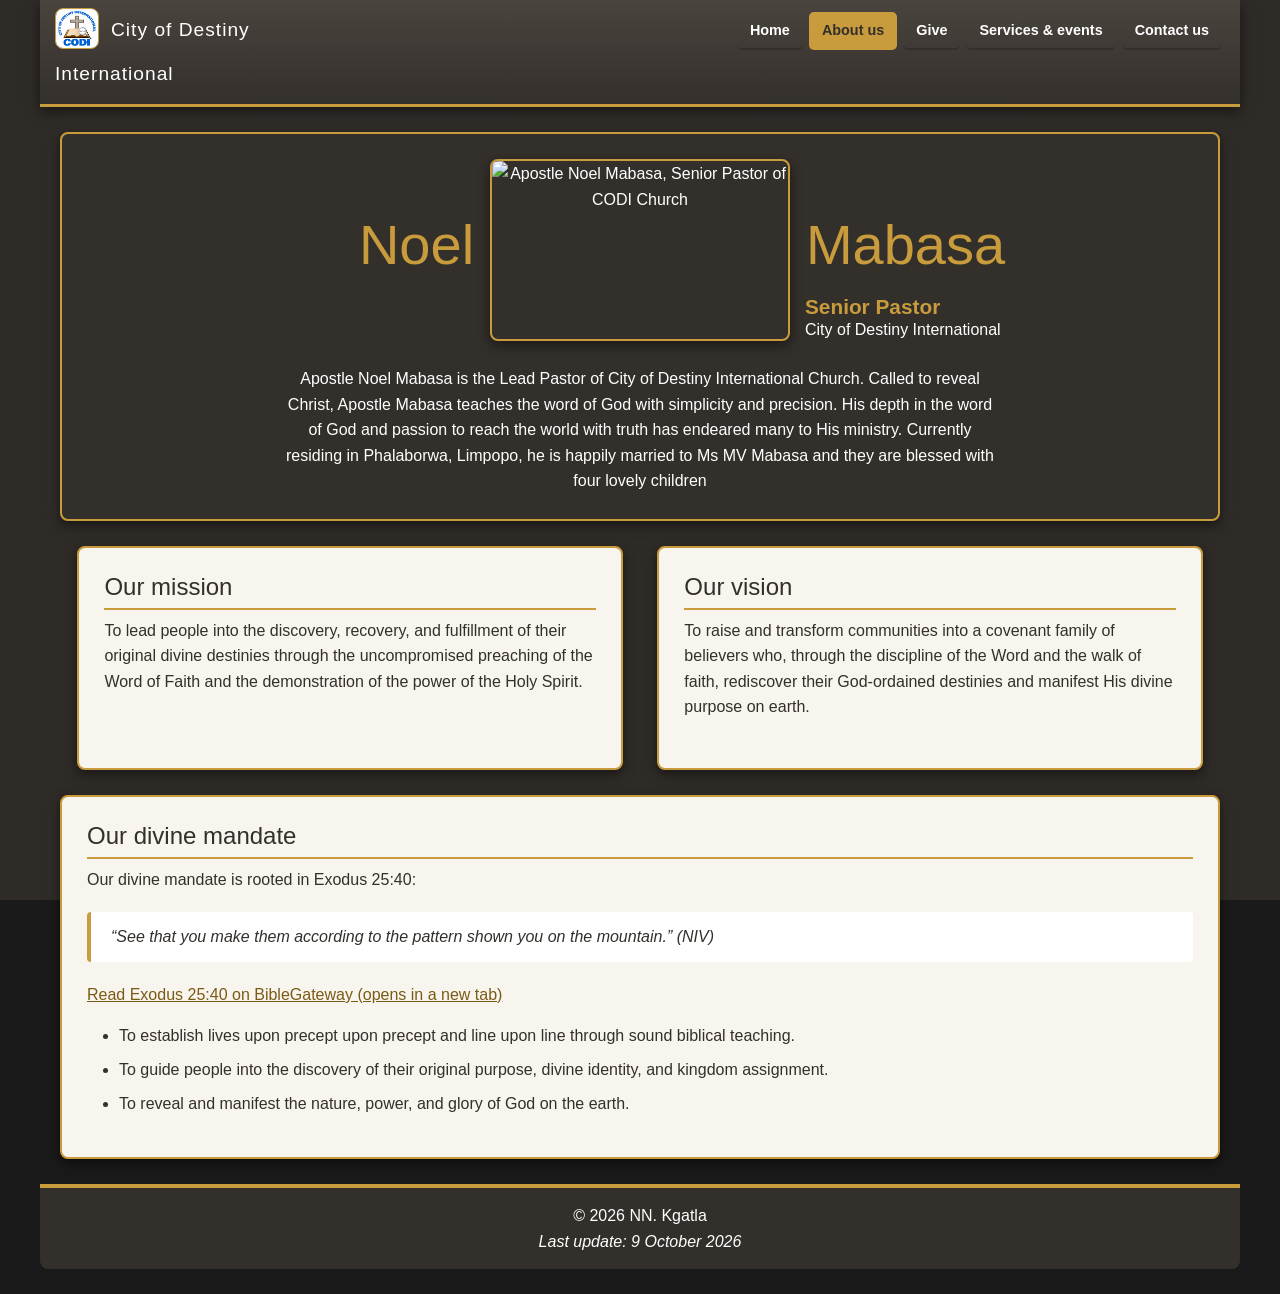
==== commit 1f072442: "Implemented Bootstrap Now that i have submitted the CSIS1664 Assignment, i have full authority to im" ====
--- a/about.html
+++ b/about.html
@@ -10,8 +10,9 @@
     <meta name="description" content="About City of Destiny International: our senior pastor, mission, vision and divine mandate.">
     <meta name="author" content="NN. Kgatla">
     <title>CODI &ndash; About us</title>
-    <link rel="stylesheet" href="css/modern-normalize.css">
-    <link rel="stylesheet" href="css/styles.css">
+    <!-- Bootstrap stylesheet integration -->
+    <link rel="stylesheet" href="bootstrap/css/bootstrap.min.css">
+    <link rel="stylesheet" href="css/codi.css">
 </head>
 
 <body>
@@ -94,7 +95,7 @@
                     &ldquo;See that you make them according to the pattern shown you on
                     the mountain.&rdquo; (NIV)
                 </blockquote>
-
+                <p><a href="https://www.biblegateway.com/passage/?search=Exodus+25%3A40&amp;version=NIV" target="_blank">Read Exodus 25:40 on BibleGateway (opens in a new tab)</a></p>
                 <ul>
                     <li>
                         To establish lives upon precept upon precept and line upon line
@@ -119,6 +120,8 @@
         </footer>
 
     </div>
+    <!-- Bootstrap file integration -->
+    <script src="bootstrap/js/bootstrap.bundle.min.js"></script>
 </body>
 
 </html>
--- a/css/codi.css
+++ b/css/codi.css
@@ -0,0 +1,909 @@
+/*
+    NN. Kgatla (2029139488)
+    CSIS1664 (2026) Website Project
+    File name: styles.css
+*/
+
+/* =========================================
+   CHURCH COLOUR THEME
+
+   Charcoal:  #332F2B  header, footer, dark panels, text on light panels
+   Gold:      #C89B3C  headings on dark, borders, accents
+   Dark gold: #7A5A14  links on light panels (gold is too pale on cream)
+   Cream:     #F8F5EF  light panels
+   White:     #FFFFFF  text on dark panels, form controls
+   ========================================= */
+
+
+/* =========================================
+   GENERAL WEBSITE STYLING
+   ========================================= */
+
+/* Photo background with a charcoal layer over it (first layer is in front) */
+body {
+    background-color: #332F2B;
+    background-image: linear-gradient(rgba(51, 47, 43, 0.82), rgba(51, 47, 43, 0.82)), url("../images/backgroundimage1.jpg");
+    background-size: cover;
+    background-position: center;
+    background-repeat: no-repeat;
+    background-attachment: fixed;
+    color: #FFFFFF;
+    font-family: Arial, Helvetica, sans-serif;
+    font-size: 100%;
+    line-height: 1.6;
+}
+
+#container {
+    max-width: 1200px;
+    margin: 0 auto;
+}
+
+img {
+    max-width: 100%;
+    height: auto;
+}
+
+/* Padding and borders are counted inside the width, so side-by-side
+   boxes (percentage widths) really do fit next to each other.
+   modern-normalize should do this already; this makes it certain. */
+#mission,
+#vision,
+.link-card,
+.event-card,
+.give-group,
+#join-ministry article,
+#find-us img,
+#contact-form input[type="text"],
+#contact-form input[type="email"],
+#contact-form input[type="tel"],
+#contact-form select,
+#contact-form textarea {
+    box-sizing: border-box;
+}
+
+/* Headings */
+h1,
+h2,
+h3,
+h4 {
+    color: #C89B3C;
+}
+
+h1 {
+    font-size: 2em;
+}
+
+h2 {
+    font-size: 1.5em;
+}
+
+h4 {
+    font-size: 1.1em;
+}
+
+/* Links */
+a {
+    color: #C89B3C;
+}
+
+    a:hover {
+        color: #FFFFFF;
+    }
+
+
+/* =========================================
+   HEADER AND NAVIGATION
+   ========================================= */
+
+header {
+    overflow: hidden;
+    padding: 8px 15px;
+    background-color: #332F2B;
+    background-image: linear-gradient(to bottom, #4A443E, #332F2B);
+    border-bottom: 3px solid #C89B3C;
+    box-shadow: 0px 4px 12px 0px rgba(0, 0, 0, 0.5);
+}
+
+/* Church logo and name (floated left) */
+.header-info {
+    float: left;
+}
+
+    .header-info img {
+        float: left;
+        width: 44px;
+        height: auto;
+        margin-right: 12px;
+        border: 1px solid #C89B3C;
+        border-radius: 8px;
+    }
+
+header h1 {
+    margin: 0;
+    color: #FFFFFF;
+    font-size: 1.2em;
+    letter-spacing: 1px;
+    line-height: 2.3em;
+}
+
+/* Navigation (floated right) */
+nav {
+    float: right;
+}
+
+    nav ul {
+        overflow: hidden;
+        margin: 0;
+        padding: 0;
+        list-style-type: none;
+    }
+
+    nav li {
+        float: left;
+    }
+
+    nav a {
+        display: block;
+        margin: 4px 3px;
+        padding: 9px 13px;
+        border-bottom: 2px solid #332F2B;
+        border-radius: 5px;
+        color: #FFFFFF;
+        font-size: 0.9em;
+        font-weight: bold;
+        line-height: 1.25em;
+        text-decoration: none;
+    }
+
+        /* Hover and current page look the same */
+        nav a:hover,
+        nav a.current {
+            background-color: #C89B3C;
+            border-bottom-color: #C89B3C;
+            color: #332F2B;
+        }
+
+
+/* =========================================
+   FOOTER
+   ========================================= */
+
+footer {
+    margin-bottom: 25px;
+    padding: 15px 20px;
+    background-color: #332F2B;
+    border-top: 4px solid #C89B3C;
+    border-radius: 0px 0px 8px 8px;
+    color: #FFFFFF;
+    text-align: center;
+}
+
+    footer p {
+        margin: 0;
+    }
+
+
+/* =========================================
+   SHARED PAGE LAYOUT (all inner pages)
+   ========================================= */
+
+main {
+    padding: 0 20px;
+}
+
+    /* Page heading banner */
+    main h1 {
+        margin: 25px 0 0 0;
+        padding: 10px 20px;
+        border-bottom: 4px solid #C89B3C;
+        border-radius: 8px 8px 0px 0px;
+        background-color: #332F2B;
+        color: #C89B3C;
+        text-align: center;
+    }
+
+/* Page heading inside a panel */
+section h1 {
+    margin: 0 0 25px 0;
+}
+
+/* Dark panels: charcoal with white text */
+#next-service,
+#senior-pastor,
+#give-intro,
+#thank-you,
+#upcoming-events,
+#get-in-touch {
+    margin: 25px 0;
+    padding: 25px;
+    border: 2px solid #C89B3C;
+    border-radius: 8px;
+    background-color: #332F2B;
+    box-shadow: 0px 4px 12px 0px rgba(0, 0, 0, 0.5);
+    color: #FFFFFF;
+}
+
+/* Light panels: cream with charcoal text (easier to read) */
+#mission,
+#vision,
+#mandate,
+#services,
+#donate,
+#join-ministry,
+#find-us,
+#form {
+    margin: 25px 0;
+    padding: 25px;
+    border: 2px solid #C89B3C;
+    border-radius: 8px;
+    background-color: #F8F5EF;
+    box-shadow: 0px 4px 12px 0px rgba(0, 0, 0, 0.5);
+    color: #332F2B;
+}
+
+    #mission h2,
+    #vision h2,
+    #mandate h2,
+    #services h2,
+    #donate h2,
+    #join-ministry h2,
+    #find-us h2,
+    #form h2,
+    #mission h3,
+    #vision h3,
+    #mandate h3,
+    #services h3,
+    #donate h3,
+    #join-ministry h3,
+    #find-us h3,
+    #form h3,
+    #mission h4,
+    #vision h4,
+    #mandate h4,
+    #services h4,
+    #donate h4,
+    #join-ministry h4,
+    #find-us h4,
+    #form h4 {
+        color: #332F2B;
+    }
+
+    #mission a,
+    #vision a,
+    #mandate a,
+    #services a,
+    #donate a,
+    #join-ministry a,
+    #find-us a,
+    #form a {
+        color: #7A5A14;
+    }
+
+        #mission a:hover,
+        #vision a:hover,
+        #mandate a:hover,
+        #services a:hover,
+        #donate a:hover,
+        #join-ministry a:hover,
+        #find-us a:hover,
+        #form a:hover {
+            color: #332F2B;
+        }
+
+    /* Gold line under section headings */
+    #mission h2,
+    #vision h2,
+    #mandate h2,
+    #services h2,
+    #donate h2,
+    #join-ministry h2,
+    #find-us h2,
+    #next-service h2,
+    #upcoming-events h2,
+    #get-in-touch h2 {
+        margin-top: 0;
+        padding-bottom: 6px;
+        border-bottom: 2px solid #C89B3C;
+    }
+
+
+/* =========================================
+   HOME PAGE
+   ========================================= */
+
+/* Hero: photo with a gradient over it so the text stays legible */
+#hero {
+    position: relative;
+    height: 22em;
+    margin: 25px 0;
+    border: 2px solid #C89B3C;
+    border-radius: 8px;
+    background-color: #332F2B;
+    background-image: linear-gradient(to bottom, rgba(51, 47, 43, 0) 30%, rgba(51, 47, 43, 1) 100%), url("../images/backgroundimage2.jpg");
+    background-repeat: no-repeat;
+    background-position: center;
+    background-size: cover;
+    box-shadow: 0px 4px 12px 0px rgba(0, 0, 0, 0.5);
+}
+
+/* Tagline placed over the bottom of the photo (absolute) */
+#hero-tagline {
+    position: absolute;
+    bottom: 25px;
+    left: 30px;
+    margin: 0;
+    color: #FFFFFF;
+    font-size: 2.4em;
+    text-shadow: 2px 2px 6px #000000;
+}
+
+/* Four equal quick-link cards */
+
+#quick-links {
+    overflow: hidden;
+}
+
+.link-card {
+    float: left;
+    width: 47%;
+    height: 12em;
+    margin: 0 1.5% 25px 1.5%;
+    padding: 20px;
+    border: 2px solid #C89B3C;
+    border-top: 5px solid #C89B3C;
+    border-radius: 8px;
+    background-color: #F8F5EF;
+    box-shadow: 0px 4px 12px 0px rgba(0, 0, 0, 0.5);
+    color: #332F2B;
+    text-align: center;
+    box-sizing: border-box;
+}
+
+    /* Start the third card on a new row */
+
+    .link-card:nth-child(3) {
+        clear: left;
+    }
+
+    /* Card headings */
+
+    .link-card h2 {
+        margin-top: 0;
+        font-size: 1.3em;
+    }
+
+    /* Keep the links as links, not buttons */
+
+    .link-card a {
+        display: inline;
+        margin: 0;
+        padding: 0;
+        border: none;
+        background-color: transparent;
+        box-shadow: none;
+        color: #7A5A14;
+        font-weight: bold;
+        text-decoration: underline;
+    }
+
+        .link-card a:hover {
+            color: #332F2B;
+        }
+/* =========================================
+   ABOUT US PAGE
+   ========================================= */
+
+/* Senior pastor: names either side of the photo */
+#senior-pastor {
+    text-align: center;
+}
+
+/* Reference point for the absolutely positioned items */
+#pastor-photo {
+    position: relative;
+}
+
+    #pastor-photo img {
+        display: block;
+        width: 300px;
+        height: auto;
+        margin: 0 auto;
+        border: 2px solid #C89B3C;
+        border-radius: 8px;
+        box-shadow: 0px 4px 12px 0px rgba(0, 0, 0, 0.5);
+    }
+
+    #pastor-photo h2 {
+        margin: 0;
+        color: #C89B3C;
+        font-size: 3.5em;
+        line-height: 1.1;
+    }
+
+#pastor-first-name {
+    position: absolute;
+    top: 30%;
+    left: 0;
+    width: 35%;
+    text-align: right;
+}
+
+#pastor-last-name {
+    position: absolute;
+    top: 30%;
+    right: 0;
+    width: 35%;
+    text-align: left;
+}
+
+#pastor-title {
+    position: absolute;
+    bottom: 0;
+    left: 50%;
+    margin: 0 0 0 165px;
+    color: #FFFFFF;
+    text-align: left;
+    line-height: 1.3;
+}
+
+    #pastor-title strong {
+        color: #C89B3C;
+        font-size: 1.3em;
+    }
+
+.pastor-bio {
+    max-width: 45em;
+    margin: 25px auto 0 auto;
+}
+
+/* Mission and vision side by side (float) */
+#mission,
+#vision {
+    float: left;
+    width: 47%;
+    min-height: 14em;
+    margin: 0 1.5% 25px 1.5%;
+}
+
+/* Divine mandate */
+#mandate {
+    clear: both;
+    margin: 0 0 25px 0;
+}
+
+    #mandate blockquote {
+        margin: 20px 0;
+        padding: 12px 20px;
+        border-left: 4px solid #C89B3C;
+        border-radius: 4px;
+        background-color: #FFFFFF;
+        font-style: italic;
+    }
+
+    #mandate li {
+        margin-bottom: 8px;
+    }
+
+
+/* =========================================
+   SERVICES AND EVENTS PAGE
+   ========================================= */
+
+/* Weekly services table */
+#services table {
+    width: 100%;
+    margin-top: 15px;
+    border-collapse: collapse;
+    table-layout: fixed;
+}
+
+#services caption {
+    padding: 10px;
+    color: #332F2B;
+    font-size: 1.2em;
+    font-weight: bold;
+}
+
+#services th,
+#services td {
+    padding: .75em;
+    border: 1px solid #C89B3C;
+    text-align: left;
+    vertical-align: top;
+}
+
+#services th {
+    border-bottom: 4px solid #C89B3C;
+    background-color: #332F2B;
+    color: #C89B3C;
+}
+
+    #services th:nth-child(1) {
+        width: 22%;
+    }
+
+    #services th:nth-child(2) {
+        width: 14%;
+    }
+
+    #services th:nth-child(3) {
+        width: 17%;
+    }
+
+#services tbody tr:nth-child(even) {
+    background-color: #FFFFFF;
+}
+
+.event-container {
+    overflow: hidden;
+}
+
+.event-card {
+    float: left;
+    width: 46%;
+    height: 42em;
+    margin: 0 2% 25px 2%;
+    overflow: hidden;
+    border: 2px solid #C89B3C;
+    border-radius: 8px;
+    background-color: #F8F5EF;
+    color: #332F2B;
+    box-sizing: border-box;
+}
+
+/* Event information: consistent space above each poster */
+
+.event-info {
+    height: 15em;
+    padding: 20px;
+    box-sizing: border-box;
+}
+
+    .event-info h3 {
+        margin-top: 0;
+        color: #332F2B;
+    }
+
+/* Posters: preserve their original proportions */
+.event-card img {
+    display: block;
+    width: 100%;
+    height: auto;
+}
+
+/* Education Sunday poster */
+
+#education-event img {
+    width: 99.9%;
+    height: 69%;
+    margin: 0 auto;
+}
+.event-date {
+    margin: 0 0 12px 0;
+    padding-left: 8px;
+    border-left: 4px solid #C89B3C;
+    font-weight: bold;
+}
+/* =========================================
+   GIVE PAGE
+   ========================================= */
+
+#give-intro {
+    text-align: center;
+    margin: 25px 0;
+}
+#give-intro p {
+    text-align: center;
+}
+
+#give-options .give-button {
+    display: inline-block;
+    margin: 0 10px 10px 10px;
+    padding: 15px 30px;
+    border: 2px solid #C89B3C;
+    border-radius: 5px;
+    background-color: #C89B3C;
+    color: #332F2B;
+    font-size: 1.1em;
+    font-weight: bold;
+    text-decoration: none;
+}
+
+    #give-options .give-button:hover {
+        background-color: #332F2B;
+        color: #C89B3C;
+    }
+#give-options .give-button:hover {
+    background-color: #332F2B;
+    color: #C89B3C;
+}
+/* The two big buttons */
+.give-button {
+    display: inline-block;
+    padding: .75em 2em;
+    border: 2px solid #C89B3C;
+    border-radius: 5px;
+    background-color: #C89B3C;
+    box-shadow: 0px 3px 6px 0px rgba(0, 0, 0, 0.5);
+    color: #332F2B;
+    font-size: 1.1em;
+    font-weight: bold;
+    text-decoration: none;
+}
+
+    .give-button:hover {
+        background-color: #332F2B;
+        color: #C89B3C;
+    }
+
+/* Nested list under each button (keeps its bullets) */
+.give-group ul {
+    display: inline-block;
+    margin: 15px 0 0 0;
+    list-style-type: disc;
+    text-align: left;
+}
+
+/* Donation sub-sections */
+#financial-giving,
+#material-donations,
+#treasurer-contact {
+    margin: 20px 0;
+    padding: 5px 0 5px 20px;
+    border-left: 4px solid #C89B3C;
+}
+
+    #financial-giving h3,
+    #material-donations h3,
+    #treasurer-contact h3 {
+        margin-top: 0;
+    }
+
+/* Ministry cards: two per row (float) */
+#join-ministry {
+    overflow: hidden;
+}
+
+    #join-ministry article {
+        float: left;
+        width: 47%;
+        margin: 0 1.5% 20px 1.5%;
+        padding: 20px;
+        border: 1px solid #C89B3C;
+        border-radius: 8px;
+        background-color: #FFFFFF;
+    }
+
+        /* Cards 3 and 5 start a new row (articles come after the heading and intro) */
+        #join-ministry article:nth-child(3),
+        #join-ministry article:nth-child(5) {
+            clear: left;
+        }
+
+        #join-ministry article h3 {
+            margin-top: 0;
+        }
+
+
+/* =========================================
+   CONTACT US PAGE
+   ========================================= */
+
+/* Find us */
+#find-us {
+    text-align: center;
+}
+
+    #find-us address {
+        font-style: normal;
+    }
+
+    /* Church photos: same height, centred side by side */
+    #find-us figure {
+        display: inline-block;
+        margin: 0 2% 15px 2%;
+        vertical-align: top;
+    }
+
+    #find-us img {
+        width: auto;
+        height: 18em;
+        border: 2px solid #C89B3C;
+        border-radius: 8px;
+    }
+
+    #find-us figcaption {
+        margin-top: 8px;
+        font-weight: bold;
+    }
+
+/* Contact form */
+#contact-form fieldset {
+    margin: 0 0 25px 0;
+    padding: 20px;
+    border: 2px solid #C89B3C;
+    border-radius: 8px;
+}
+
+#contact-form legend {
+    padding: 0 10px;
+    color: #332F2B;
+    font-size: 1.1em;
+    font-weight: bold;
+}
+
+#contact-form div {
+    margin-bottom: 12px;
+}
+
+#contact-form label {
+    display: block;
+    margin-bottom: 4px;
+    font-weight: bold;
+}
+
+/* Titles for groups of radio buttons / check boxes */
+#contact-form .group-title {
+    margin: 0 0 6px 0;
+    font-weight: bold;
+}
+
+/* Text controls */
+#contact-form input[type="text"],
+#contact-form input[type="email"],
+#contact-form input[type="tel"],
+#contact-form select,
+#contact-form textarea {
+    display: block;
+    width: 100%;
+    max-width: 35em;
+    padding: .5em;
+    border: 1px solid #332F2B;
+    border-radius: 5px;
+    background-color: #FFFFFF;
+    color: #332F2B;
+    font-family: inherit;
+    font-size: inherit;
+}
+
+#contact-form textarea {
+    height: 6em;
+}
+
+/* Radio buttons and check boxes: label next to the control */
+#contact-form input[type="radio"],
+#contact-form input[type="checkbox"] {
+    margin-right: 6px;
+}
+
+    #contact-form input[type="radio"] + label,
+    #contact-form input[type="checkbox"] + label {
+        display: inline;
+        margin-bottom: 0;
+        font-weight: normal;
+    }
+
+/* Keyboard focus */
+#contact-form input:focus,
+#contact-form select:focus,
+#contact-form textarea:focus {
+    outline: 3px solid #332F2B;
+    outline-offset: 2px;
+}
+
+/* Submit and reset buttons */
+#form-buttons {
+    margin-top: 20px;
+    text-align: center;
+}
+
+#contact-form input[type="submit"],
+#contact-form input[type="reset"] {
+    margin: 5px;
+    padding: .6em 1.5em;
+    border: 2px solid #332F2B;
+    border-radius: 5px;
+    font-family: inherit;
+    font-size: inherit;
+    font-weight: bold;
+}
+
+#contact-form input[type="submit"] {
+    background-color: #332F2B;
+    color: #C89B3C;
+}
+
+#contact-form input[type="reset"] {
+    background-color: #FFFFFF;
+    color: #332F2B;
+}
+
+    #contact-form input[type="submit"]:hover,
+    #contact-form input[type="reset"]:hover {
+        background-color: #C89B3C;
+        color: #332F2B;
+    }
+
+/* Get in touch */
+#get-in-touch strong {
+    color: #C89B3C;
+}
+
+
+/* =========================================
+   PRINT STYLES
+   ========================================= */
+
+@media print {
+
+    body {
+        background-color: #FFFFFF;
+        background-image: none;
+        color: #000000;
+        font-family: "Times New Roman", Times, serif;
+        font-size: 12pt;
+    }
+
+    /* Not needed on paper */
+    nav,
+    #give-options,
+    #form-buttons {
+        display: none;
+    }
+
+    /* Backgrounds are not printed, so use dark text everywhere */
+    header,
+    footer,
+    main h1,
+    #next-service,
+    #senior-pastor,
+    #give-intro,
+    #thank-you,
+    #upcoming-events,
+    #get-in-touch,
+    #pastor-title,
+    #pastor-title strong,
+    #hero-tagline,
+    #pastor-first-name,
+    #pastor-last-name,
+    #services th {
+        background-color: #FFFFFF;
+        background-image: none;
+        color: #000000;
+        text-shadow: none;
+    }
+
+    h1,
+    h2,
+    h3,
+    h4,
+    a {
+        color: #000000;
+        break-after: avoid;
+    }
+
+    h1 {
+        font-size: 20pt;
+    }
+
+    h2 {
+        font-size: 16pt;
+    }
+
+    header h1 {
+        font-size: 20pt;
+    }
+
+    p {
+        orphans: 3;
+        widows: 3;
+    }
+
+    fieldset,
+    figure,
+    article,
+    table,
+    .event-card {
+        break-inside: avoid;
+    }
+}
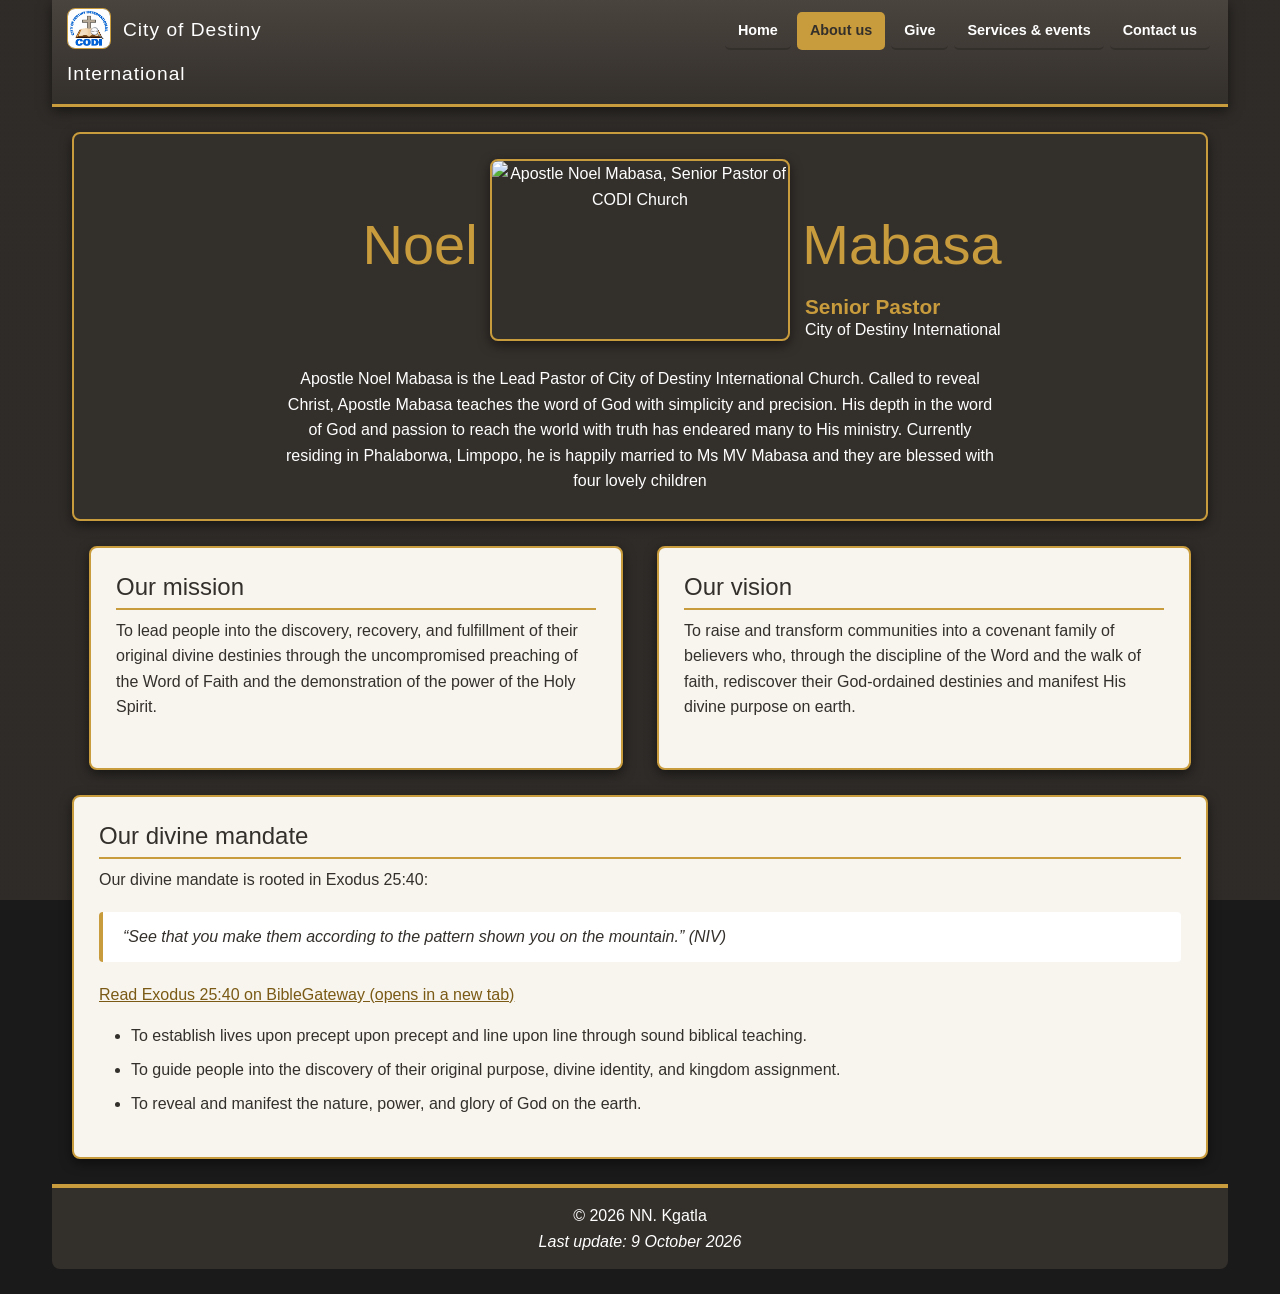
==== commit 79a6eb25: "Added bootstrap feautures to the index page" ====
--- a/about.html
+++ b/about.html
@@ -7,7 +7,8 @@
 <head>
     <meta charset="utf-8">
     <meta name="viewport" content="width=device-width, initial-scale=1.0">
-    <meta name="description" content="About City of Destiny International: our senior pastor, mission, vision and divine mandate.">
+    <meta name="description"
+        content="About City of Destiny International: our senior pastor, mission, vision and divine mandate.">
     <meta name="author" content="NN. Kgatla">
     <title>CODI &ndash; About us</title>
     <!-- Bootstrap stylesheet integration -->
@@ -16,12 +17,13 @@
 </head>
 
 <body>
-    <div id="container">
+    <div class="container" id="container">
 
         <header>
 
             <div class="header-info">
-                <a href="index.html"><img src="images/logo.jpeg" alt="CODI Church logo (home page)" width="80" height="50"></a>
+                <a href="index.html"><img src="images/logo.jpeg" alt="CODI Church logo (home page)" width="80"
+                        height="50"></a>
                 <h1>City of Destiny International</h1>
             </div>
 
@@ -46,10 +48,8 @@
                         <span id="pastor-last-name">Mabasa</span>
                     </h2>
 
-                    <img src="images/pastor.jpeg"
-                         alt="Apostle Noel Mabasa, Senior Pastor of CODI Church"
-                         width="100"
-                         height="60">
+                    <img src="images/pastor.jpeg" alt="Apostle Noel Mabasa, Senior Pastor of CODI Church" width="100"
+                        height="60">
 
                     <p id="pastor-title">
                         <strong>Senior Pastor</strong><br>
@@ -58,10 +58,12 @@
                 </div>
 
                 <p class="pastor-bio">
-                    Apostle Noel Mabasa is the Lead Pastor of City of Destiny International Church. 
-                    Called to reveal Christ,  Apostle Mabasa teaches the word of God with simplicity and precision. 
-                    His depth in the word of God and passion to reach the world with truth has endeared many to His ministry. 
-                    Currently residing in Phalaborwa, Limpopo, he is happily married to Ms MV Mabasa and they are blessed with four lovely children
+                    Apostle Noel Mabasa is the Lead Pastor of City of Destiny International Church.
+                    Called to reveal Christ, Apostle Mabasa teaches the word of God with simplicity and precision.
+                    His depth in the word of God and passion to reach the world with truth has endeared many to His
+                    ministry.
+                    Currently residing in Phalaborwa, Limpopo, he is happily married to Ms MV Mabasa and they are
+                    blessed with four lovely children
                 </p>
             </section>
 
@@ -95,7 +97,8 @@
                     &ldquo;See that you make them according to the pattern shown you on
                     the mountain.&rdquo; (NIV)
                 </blockquote>
-                <p><a href="https://www.biblegateway.com/passage/?search=Exodus+25%3A40&amp;version=NIV" target="_blank">Read Exodus 25:40 on BibleGateway (opens in a new tab)</a></p>
+                <p><a href="https://www.biblegateway.com/passage/?search=Exodus+25%3A40&amp;version=NIV"
+                        target="_blank">Read Exodus 25:40 on BibleGateway (opens in a new tab)</a></p>
                 <ul>
                     <li>
                         To establish lives upon precept upon precept and line upon line
@@ -124,4 +127,4 @@
     <script src="bootstrap/js/bootstrap.bundle.min.js"></script>
 </body>
 
-</html>
+</html>
--- a/css/codi.css
+++ b/css/codi.css
@@ -86,9 +86,9 @@
     color: #C89B3C;
 }
 
-    a:hover {
-        color: #FFFFFF;
-    }
+a:hover {
+    color: #FFFFFF;
+}
 
 
 /* =========================================
@@ -96,7 +96,7 @@
    ========================================= */
 
 header {
-    overflow: hidden;
+    overflow: hidden; 
     padding: 8px 15px;
     background-color: #332F2B;
     background-image: linear-gradient(to bottom, #4A443E, #332F2B);
@@ -109,14 +109,14 @@
     float: left;
 }
 
-    .header-info img {
-        float: left;
-        width: 44px;
-        height: auto;
-        margin-right: 12px;
-        border: 1px solid #C89B3C;
-        border-radius: 8px;
-    }
+.header-info img {
+    float: left;
+    width: 44px;
+    height: auto;
+    margin-right: 12px;
+    border: 1px solid #C89B3C;
+    border-radius: 8px;
+}
 
 header h1 {
     margin: 0;
@@ -131,37 +131,37 @@
     float: right;
 }
 
-    nav ul {
-        overflow: hidden;
-        margin: 0;
-        padding: 0;
-        list-style-type: none;
-    }
-
-    nav li {
-        float: left;
-    }
-
-    nav a {
-        display: block;
-        margin: 4px 3px;
-        padding: 9px 13px;
-        border-bottom: 2px solid #332F2B;
-        border-radius: 5px;
-        color: #FFFFFF;
-        font-size: 0.9em;
-        font-weight: bold;
-        line-height: 1.25em;
-        text-decoration: none;
-    }
-
-        /* Hover and current page look the same */
-        nav a:hover,
-        nav a.current {
-            background-color: #C89B3C;
-            border-bottom-color: #C89B3C;
-            color: #332F2B;
-        }
+nav ul {
+    overflow: hidden;
+    margin: 0;
+    padding: 0;
+    list-style-type: none;
+}
+
+nav li {
+    float: left;
+}
+
+nav a {
+    display: block;
+    margin: 4px 3px;
+    padding: 9px 13px;
+    border-bottom: 2px solid #332F2B;
+    border-radius: 5px;
+    color: #FFFFFF;
+    font-size: 0.9em;
+    font-weight: bold;
+    line-height: 1.25em;
+    text-decoration: none;
+}
+
+/* Hover and current page look the same */
+nav a:hover,
+nav a.current {
+    background-color: #C89B3C;
+    border-bottom-color: #C89B3C;
+    color: #332F2B;
+}
 
 
 /* =========================================
@@ -178,9 +178,9 @@
     text-align: center;
 }
 
-    footer p {
-        margin: 0;
-    }
+footer p {
+    margin: 0;
+}
 
 
 /* =========================================
@@ -191,16 +191,16 @@
     padding: 0 20px;
 }
 
-    /* Page heading banner */
-    main h1 {
-        margin: 25px 0 0 0;
-        padding: 10px 20px;
-        border-bottom: 4px solid #C89B3C;
-        border-radius: 8px 8px 0px 0px;
-        background-color: #332F2B;
-        color: #C89B3C;
-        text-align: center;
-    }
+/* Page heading banner */
+main h1 {
+    margin: 25px 0 0 0;
+    padding: 10px 20px;
+    border-bottom: 4px solid #C89B3C;
+    border-radius: 8px 8px 0px 0px;
+    background-color: #332F2B;
+    color: #C89B3C;
+    text-align: center;
+}
 
 /* Page heading inside a panel */
 section h1 {
@@ -241,70 +241,70 @@
     color: #332F2B;
 }
 
-    #mission h2,
-    #vision h2,
-    #mandate h2,
-    #services h2,
-    #donate h2,
-    #join-ministry h2,
-    #find-us h2,
-    #form h2,
-    #mission h3,
-    #vision h3,
-    #mandate h3,
-    #services h3,
-    #donate h3,
-    #join-ministry h3,
-    #find-us h3,
-    #form h3,
-    #mission h4,
-    #vision h4,
-    #mandate h4,
-    #services h4,
-    #donate h4,
-    #join-ministry h4,
-    #find-us h4,
-    #form h4 {
-        color: #332F2B;
-    }
-
-    #mission a,
-    #vision a,
-    #mandate a,
-    #services a,
-    #donate a,
-    #join-ministry a,
-    #find-us a,
-    #form a {
-        color: #7A5A14;
-    }
-
-        #mission a:hover,
-        #vision a:hover,
-        #mandate a:hover,
-        #services a:hover,
-        #donate a:hover,
-        #join-ministry a:hover,
-        #find-us a:hover,
-        #form a:hover {
-            color: #332F2B;
-        }
-
-    /* Gold line under section headings */
-    #mission h2,
-    #vision h2,
-    #mandate h2,
-    #services h2,
-    #donate h2,
-    #join-ministry h2,
-    #find-us h2,
-    #next-service h2,
-    #upcoming-events h2,
-    #get-in-touch h2 {
-        margin-top: 0;
-        padding-bottom: 6px;
-        border-bottom: 2px solid #C89B3C;
-    }
+#mission h2,
+#vision h2,
+#mandate h2,
+#services h2,
+#donate h2,
+#join-ministry h2,
+#find-us h2,
+#form h2,
+#mission h3,
+#vision h3,
+#mandate h3,
+#services h3,
+#donate h3,
+#join-ministry h3,
+#find-us h3,
+#form h3,
+#mission h4,
+#vision h4,
+#mandate h4,
+#services h4,
+#donate h4,
+#join-ministry h4,
+#find-us h4,
+#form h4 {
+    color: #332F2B;
+}
+
+#mission a,
+#vision a,
+#mandate a,
+#services a,
+#donate a,
+#join-ministry a,
+#find-us a,
+#form a {
+    color: #7A5A14;
+}
+
+#mission a:hover,
+#vision a:hover,
+#mandate a:hover,
+#services a:hover,
+#donate a:hover,
+#join-ministry a:hover,
+#find-us a:hover,
+#form a:hover {
+    color: #332F2B;
+}
+
+/* Gold line under section headings */
+#mission h2,
+#vision h2,
+#mandate h2,
+#services h2,
+#donate h2,
+#join-ministry h2,
+#find-us h2,
+#next-service h2,
+#upcoming-events h2,
+#get-in-touch h2 {
+    margin-top: 0;
+    padding-bottom: 6px;
+    border-bottom: 2px solid #C89B3C;
+}
 
 
 /* =========================================
@@ -345,9 +345,9 @@
 
 .link-card {
     float: left;
-    width: 47%;
+    width: 100%;
     height: 12em;
-    margin: 0 1.5% 25px 1.5%;
+    margin: 0 0 25px 0;
     padding: 20px;
     border: 2px solid #C89B3C;
     border-top: 5px solid #C89B3C;
@@ -359,36 +359,37 @@
     box-sizing: border-box;
 }
 
-    /* Start the third card on a new row */
-
-    .link-card:nth-child(3) {
-        clear: left;
-    }
-
-    /* Card headings */
-
-    .link-card h2 {
-        margin-top: 0;
-        font-size: 1.3em;
-    }
-
-    /* Keep the links as links, not buttons */
-
-    .link-card a {
-        display: inline;
-        margin: 0;
-        padding: 0;
-        border: none;
-        background-color: transparent;
-        box-shadow: none;
-        color: #7A5A14;
-        font-weight: bold;
-        text-decoration: underline;
-    }
-
-        .link-card a:hover {
-            color: #332F2B;
-        }
+/* Start the third card on a new row */
+
+.link-card:nth-child(3) {
+    clear: left;
+}
+
+/* Card headings */
+
+.link-card h2 {
+    margin-top: 0;
+    font-size: 1.3em;
+}
+
+/* Keep the links as links, not buttons */
+
+.link-card a {
+    display: inline;
+    margin: 0;
+    padding: 0;
+    border: none;
+    background-color: transparent;
+    box-shadow: none;
+    color: #7A5A14;
+    font-weight: bold;
+    text-decoration: underline;
+}
+
+.link-card a:hover {
+    color: #332F2B;
+}
+
 /* =========================================
    ABOUT US PAGE
    ========================================= */
@@ -403,22 +404,22 @@
     position: relative;
 }
 
-    #pastor-photo img {
-        display: block;
-        width: 300px;
-        height: auto;
-        margin: 0 auto;
-        border: 2px solid #C89B3C;
-        border-radius: 8px;
-        box-shadow: 0px 4px 12px 0px rgba(0, 0, 0, 0.5);
-    }
-
-    #pastor-photo h2 {
-        margin: 0;
-        color: #C89B3C;
-        font-size: 3.5em;
-        line-height: 1.1;
-    }
+#pastor-photo img {
+    display: block;
+    width: 300px;
+    height: auto;
+    margin: 0 auto;
+    border: 2px solid #C89B3C;
+    border-radius: 8px;
+    box-shadow: 0px 4px 12px 0px rgba(0, 0, 0, 0.5);
+}
+
+#pastor-photo h2 {
+    margin: 0;
+    color: #C89B3C;
+    font-size: 3.5em;
+    line-height: 1.1;
+}
 
 #pastor-first-name {
     position: absolute;
@@ -446,10 +447,10 @@
     line-height: 1.3;
 }
 
-    #pastor-title strong {
-        color: #C89B3C;
-        font-size: 1.3em;
-    }
+#pastor-title strong {
+    color: #C89B3C;
+    font-size: 1.3em;
+}
 
 .pastor-bio {
     max-width: 45em;
@@ -471,18 +472,18 @@
     margin: 0 0 25px 0;
 }
 
-    #mandate blockquote {
-        margin: 20px 0;
-        padding: 12px 20px;
-        border-left: 4px solid #C89B3C;
-        border-radius: 4px;
-        background-color: #FFFFFF;
-        font-style: italic;
-    }
-
-    #mandate li {
-        margin-bottom: 8px;
-    }
+#mandate blockquote {
+    margin: 20px 0;
+    padding: 12px 20px;
+    border-left: 4px solid #C89B3C;
+    border-radius: 4px;
+    background-color: #FFFFFF;
+    font-style: italic;
+}
+
+#mandate li {
+    margin-bottom: 8px;
+}
 
 
 /* =========================================
@@ -518,17 +519,17 @@
     color: #C89B3C;
 }
 
-    #services th:nth-child(1) {
-        width: 22%;
-    }
-
-    #services th:nth-child(2) {
-        width: 14%;
-    }
-
-    #services th:nth-child(3) {
-        width: 17%;
-    }
+#services th:nth-child(1) {
+    width: 22%;
+}
+
+#services th:nth-child(2) {
+    width: 14%;
+}
+
+#services th:nth-child(3) {
+    width: 17%;
+}
 
 #services tbody tr:nth-child(even) {
     background-color: #FFFFFF;
@@ -559,10 +560,10 @@
     box-sizing: border-box;
 }
 
-    .event-info h3 {
-        margin-top: 0;
-        color: #332F2B;
-    }
+.event-info h3 {
+    margin-top: 0;
+    color: #332F2B;
+}
 
 /* Posters: preserve their original proportions */
 .event-card img {
@@ -578,12 +579,14 @@
     height: 69%;
     margin: 0 auto;
 }
+
 .event-date {
     margin: 0 0 12px 0;
     padding-left: 8px;
     border-left: 4px solid #C89B3C;
     font-weight: bold;
 }
+
 /* =========================================
    GIVE PAGE
    ========================================= */
@@ -592,6 +595,7 @@
     text-align: center;
     margin: 25px 0;
 }
+
 #give-intro p {
     text-align: center;
 }
@@ -609,14 +613,16 @@
     text-decoration: none;
 }
 
-    #give-options .give-button:hover {
-        background-color: #332F2B;
-        color: #C89B3C;
-    }
 #give-options .give-button:hover {
     background-color: #332F2B;
     color: #C89B3C;
 }
+
+#give-options .give-button:hover {
+    background-color: #332F2B;
+    color: #C89B3C;
+}
+
 /* The two big buttons */
 .give-button {
     display: inline-block;
@@ -631,10 +637,10 @@
     text-decoration: none;
 }
 
-    .give-button:hover {
-        background-color: #332F2B;
-        color: #C89B3C;
-    }
+.give-button:hover {
+    background-color: #332F2B;
+    color: #C89B3C;
+}
 
 /* Nested list under each button (keeps its bullets) */
 .give-group ul {
@@ -653,36 +659,36 @@
     border-left: 4px solid #C89B3C;
 }
 
-    #financial-giving h3,
-    #material-donations h3,
-    #treasurer-contact h3 {
-        margin-top: 0;
-    }
+#financial-giving h3,
+#material-donations h3,
+#treasurer-contact h3 {
+    margin-top: 0;
+}
 
 /* Ministry cards: two per row (float) */
 #join-ministry {
     overflow: hidden;
 }
 
-    #join-ministry article {
-        float: left;
-        width: 47%;
-        margin: 0 1.5% 20px 1.5%;
-        padding: 20px;
-        border: 1px solid #C89B3C;
-        border-radius: 8px;
-        background-color: #FFFFFF;
-    }
-
-        /* Cards 3 and 5 start a new row (articles come after the heading and intro) */
-        #join-ministry article:nth-child(3),
-        #join-ministry article:nth-child(5) {
-            clear: left;
-        }
-
-        #join-ministry article h3 {
-            margin-top: 0;
-        }
+#join-ministry article {
+    float: left;
+    width: 47%;
+    margin: 0 1.5% 20px 1.5%;
+    padding: 20px;
+    border: 1px solid #C89B3C;
+    border-radius: 8px;
+    background-color: #FFFFFF;
+}
+
+/* Cards 3 and 5 start a new row (articles come after the heading and intro) */
+#join-ministry article:nth-child(3),
+#join-ministry article:nth-child(5) {
+    clear: left;
+}
+
+#join-ministry article h3 {
+    margin-top: 0;
+}
 
 
 /* =========================================
@@ -694,28 +700,28 @@
     text-align: center;
 }
 
-    #find-us address {
-        font-style: normal;
-    }
-
-    /* Church photos: same height, centred side by side */
-    #find-us figure {
-        display: inline-block;
-        margin: 0 2% 15px 2%;
-        vertical-align: top;
-    }
-
-    #find-us img {
-        width: auto;
-        height: 18em;
-        border: 2px solid #C89B3C;
-        border-radius: 8px;
-    }
-
-    #find-us figcaption {
-        margin-top: 8px;
-        font-weight: bold;
-    }
+#find-us address {
+    font-style: normal;
+}
+
+/* Church photos: same height, centred side by side */
+#find-us figure {
+    display: inline-block;
+    margin: 0 2% 15px 2%;
+    vertical-align: top;
+}
+
+#find-us img {
+    width: auto;
+    height: 18em;
+    border: 2px solid #C89B3C;
+    border-radius: 8px;
+}
+
+#find-us figcaption {
+    margin-top: 8px;
+    font-weight: bold;
+}
 
 /* Contact form */
 #contact-form fieldset {
@@ -776,12 +782,12 @@
     margin-right: 6px;
 }
 
-    #contact-form input[type="radio"] + label,
-    #contact-form input[type="checkbox"] + label {
-        display: inline;
-        margin-bottom: 0;
-        font-weight: normal;
-    }
+#contact-form input[type="radio"]+label,
+#contact-form input[type="checkbox"]+label {
+    display: inline;
+    margin-bottom: 0;
+    font-weight: normal;
+}
 
 /* Keyboard focus */
 #contact-form input:focus,
@@ -818,11 +824,11 @@
     color: #332F2B;
 }
 
-    #contact-form input[type="submit"]:hover,
-    #contact-form input[type="reset"]:hover {
-        background-color: #C89B3C;
-        color: #332F2B;
-    }
+#contact-form input[type="submit"]:hover,
+#contact-form input[type="reset"]:hover {
+    background-color: #C89B3C;
+    color: #332F2B;
+}
 
 /* Get in touch */
 #get-in-touch strong {
@@ -906,4 +912,4 @@
     .event-card {
         break-inside: avoid;
     }
-}
+}
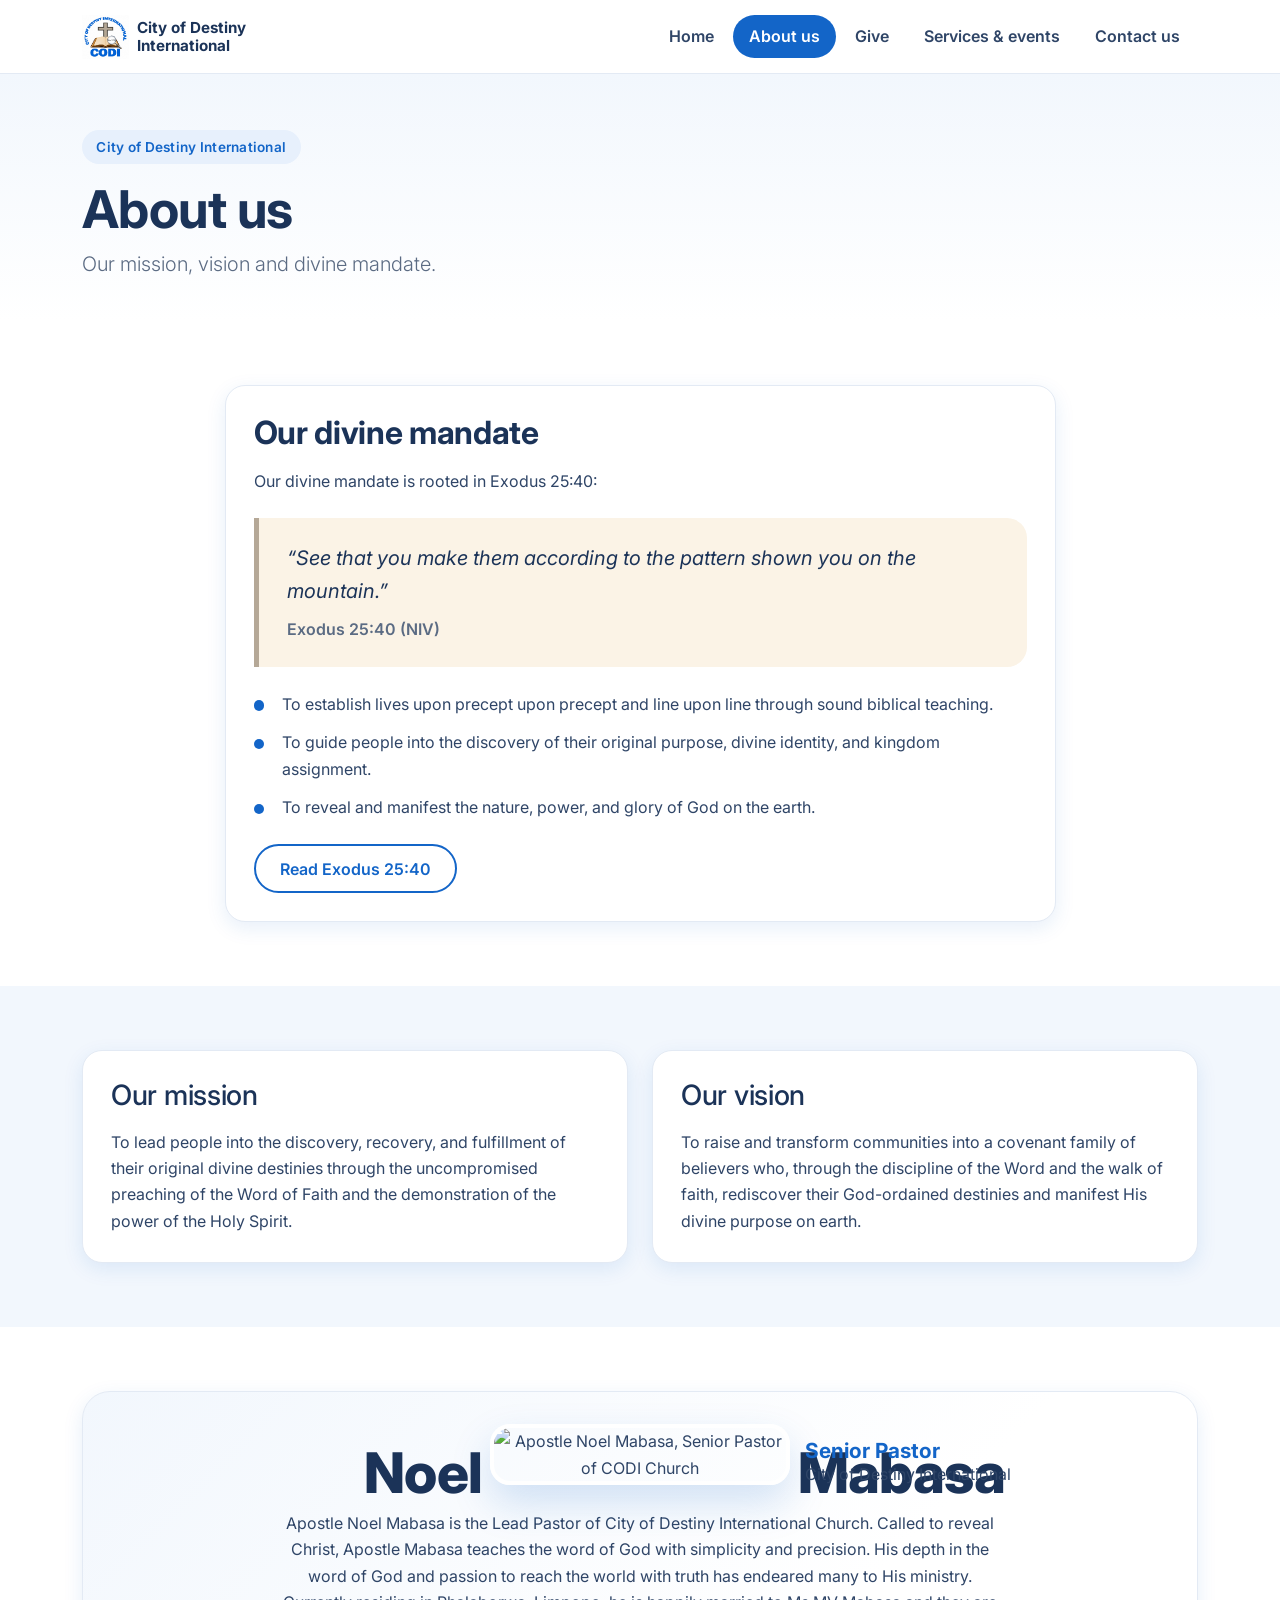
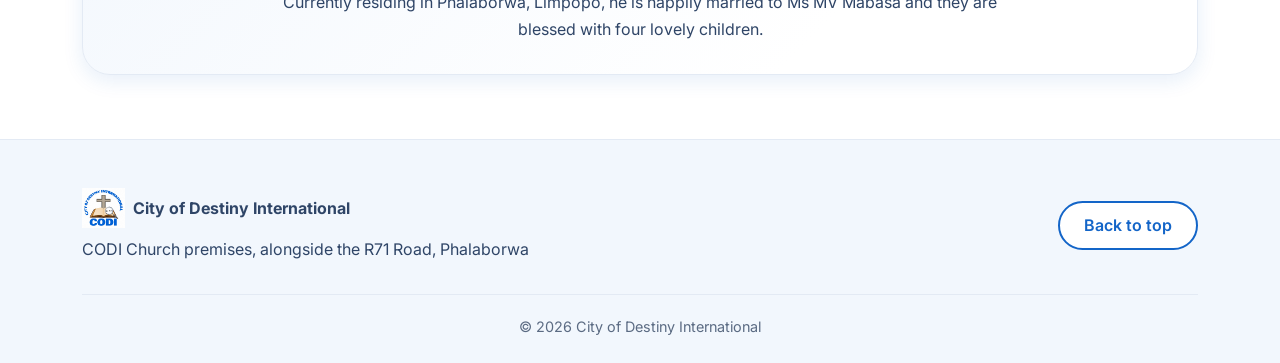
==== commit be933319: "Theme Redesign The following changes were made: 1. Changed the theme completely, to a light version " ====
--- a/about.html
+++ b/about.html
@@ -1,129 +1,188 @@
 <!DOCTYPE html>
-<!-- NN. Kgatla (2029139488) -->
-<!-- CSIS1664(2026) Website Project -->
+<!-- City of Destiny International (CODI) -->
 <!-- File name: about.html -->
 <html lang="en">
 
 <head>
     <meta charset="utf-8">
-    <meta name="viewport" content="width=device-width, initial-scale=1.0">
+    <meta name="viewport" content="width=device-width, initial-scale=1">
     <meta name="description"
         content="About City of Destiny International: our senior pastor, mission, vision and divine mandate.">
     <meta name="author" content="NN. Kgatla">
     <title>CODI &ndash; About us</title>
-    <!-- Bootstrap stylesheet integration -->
+    <link rel="icon" href="images/logo.jpeg">
+    <link rel="preconnect" href="https://fonts.googleapis.com">
+    <link rel="preconnect" href="https://fonts.gstatic.com" crossorigin>
+    <link rel="stylesheet"
+        href="https://fonts.googleapis.com/css2?family=Inter:wght@400;500;600;700;800&amp;display=swap">
     <link rel="stylesheet" href="bootstrap/css/bootstrap.min.css">
     <link rel="stylesheet" href="css/codi.css">
 </head>
 
 <body>
-    <div class="container" id="container">
+    <a class="visually-hidden-focusable" href="#main">Skip to main content</a>
 
-        <header>
+    <!-- Navigation -->
+    <nav class="navbar navbar-expand-lg sticky-top codi-navbar">
+        <div class="container">
+            <a class="navbar-brand d-flex align-items-center" href="index.html">
+                <img class="brand-logo me-2" src="images/logo.jpeg" alt="CODI Church logo" width="1302" height="1208">
+                <span class="brand-name">City of Destiny International</span>
+            </a>
+            <button class="navbar-toggler" type="button" data-bs-toggle="collapse" data-bs-target="#main-nav"
+                aria-controls="main-nav" aria-expanded="false" aria-label="Toggle navigation">
+                <span class="navbar-toggler-icon"></span>
+            </button>
+            <div class="collapse navbar-collapse" id="main-nav">
+                <ul class="navbar-nav ms-auto">
+                    <li class="nav-item"><a class="nav-link" href="index.html">Home</a></li>
+                    <li class="nav-item"><a class="nav-link active" aria-current="page" href="about.html">About us</a>
+                    </li>
+                    <li class="nav-item"><a class="nav-link" href="give.html">Give</a></li>
+                    <li class="nav-item"><a class="nav-link" href="services.html">Services &amp; events</a></li>
+                    <li class="nav-item"><a class="nav-link" href="contact.html">Contact us</a></li>
+                </ul>
+            </div>
+        </div>
+    </nav>
 
-            <div class="header-info">
-                <a href="index.html"><img src="images/logo.jpeg" alt="CODI Church logo (home page)" width="80"
-                        height="50"></a>
-                <h1>City of Destiny International</h1>
+    <main id="main">
+        <header class="page-hero">
+            <div class="container">
+                <span class="eyebrow">City of Destiny International</span>
+                <h1>About us</h1>
+                <p class="lead mb-0">Our mission, vision and divine mandate.</p>
             </div>
-
-            <nav>
-                <ul>
-                    <li><a href="index.html">Home</a></li>
-                    <li><a href="about.html" class="current">About us</a></li>
-                    <li><a href="give.html">Give</a></li>
-                    <li><a href="services.html">Services &amp; events</a></li>
-                    <li><a href="contact.html">Contact us</a></li>
-                </ul>
-            </nav>
-
         </header>
 
-        <main>
-            <!-- Senior pastor -->
-            <section id="senior-pastor">
-                <div id="pastor-photo">
-                    <h2>
-                        <span id="pastor-first-name">Noel</span>
-                        <span id="pastor-last-name">Mabasa</span>
-                    </h2>
+        <!-- Divine mandate -->
+        <section class="section" id="mandate">
+            <div class="container">
+                <div class="row justify-content-center">
+                    <div class="col-lg-9">
+                    <div class="card-soft">
 
-                    <img src="images/pastor.jpeg" alt="Apostle Noel Mabasa, Senior Pastor of CODI Church" width="100"
-                        height="60">
+                        <h2 class="mb-3">Our divine mandate</h2>
+                        <p>Our divine mandate is rooted in Exodus 25:40:</p>
 
-                    <p id="pastor-title">
-                        <strong>Senior Pastor</strong><br>
-                        City of Destiny International
+                        <figure class="quote-card">
+                            <blockquote>
+                                &ldquo;See that you make them according to the pattern shown you on
+                                the mountain.&rdquo;
+                            </blockquote>
+                            <figcaption>Exodus 25:40 (NIV)</figcaption>
+                        </figure>
+
+                        <ul class="mandate-list">
+                            <li>
+                                To establish lives upon precept upon precept and line upon line
+                                through sound biblical teaching.
+                            </li>
+                            <li>
+                                To guide people into the discovery of their original purpose,
+                                divine identity, and kingdom assignment.
+                            </li>
+                            <li>
+                                To reveal and manifest the nature, power, and glory of God on the earth.
+                            </li>
+                        </ul>
+
+                        <a class="btn btn-codi-outline"
+                            href="https://www.biblegateway.com/passage/?search=Exodus+25%3A40&amp;version=NIV"
+                            target="_blank" rel="noopener">Read Exodus 25:40<span class="visually-hidden"> (opens in a new tab)</span></a>
+
+                    
+                    </div>
+                    </div>
+                </div>
+            </div>
+        </section>
+
+        <!-- Mission and vision -->
+        <section class="section section-alt">
+            <div class="container">
+                <div class="row g-4">
+
+                    <div class="col-md-6">
+                        <section class="card-soft" id="mission">
+                            <h2 class="h3 mb-3">Our mission</h2>
+                            <p class="mb-0">
+                                To lead people into the discovery, recovery, and fulfillment of their
+                                original divine destinies through the uncompromised preaching of the
+                                Word of Faith and the demonstration of the power of the Holy Spirit.
+                            </p>
+                        </section>
+                    </div>
+
+                    <div class="col-md-6">
+                        <section class="card-soft" id="vision">
+                            <h2 class="h3 mb-3">Our vision</h2>
+                            <p class="mb-0">
+                                To raise and transform communities into a covenant family of believers
+                                who, through the discipline of the Word and the walk of faith,
+                                rediscover their God-ordained destinies and manifest His divine
+                                purpose on earth.
+                            </p>
+                        </section>
+                    </div>
+
+                </div>
+            </div>
+        </section>
+
+        <!-- Senior pastor -->
+        <section class="section">
+            <div class="container">
+                <div class="pastor-card" id="senior-pastor">
+
+                    <div id="pastor-photo">
+                        <h2>
+                            <span id="pastor-first-name">Noel</span>
+                            <span id="pastor-last-name">Mabasa</span>
+                        </h2>
+
+                        <img src="images/pastor.jpeg"
+                            alt="Apostle Noel Mabasa, Senior Pastor of CODI Church">
+
+                        <p id="pastor-title">
+                            <strong>Senior Pastor</strong><br>
+                            City of Destiny International
+                        </p>
+                    </div>
+
+                    <p class="pastor-bio">
+                        Apostle Noel Mabasa is the Lead Pastor of City of Destiny International Church.
+                        Called to reveal Christ, Apostle Mabasa teaches the word of God with simplicity and precision.
+                        His depth in the word of God and passion to reach the world with truth has endeared many to His
+                        ministry. Currently residing in Phalaborwa, Limpopo, he is happily married to Ms MV Mabasa and
+                        they are blessed with four lovely children.
                     </p>
+
                 </div>
+            </div>
+        </section>
 
-                <p class="pastor-bio">
-                    Apostle Noel Mabasa is the Lead Pastor of City of Destiny International Church.
-                    Called to reveal Christ, Apostle Mabasa teaches the word of God with simplicity and precision.
-                    His depth in the word of God and passion to reach the world with truth has endeared many to His
-                    ministry.
-                    Currently residing in Phalaborwa, Limpopo, he is happily married to Ms MV Mabasa and they are
-                    blessed with four lovely children
-                </p>
-            </section>
+    </main>
 
-            <section id="mission">
-                <h2>Our mission</h2>
+    <!-- Footer -->
+    <footer class="codi-footer">
+        <div class="container">
+            <div class="row g-4 align-items-center">
+                <div class="col-md-6">
+                    <div class="d-flex align-items-center mb-2">
+                        <img class="footer-logo me-2" src="images/logo.jpeg" alt="" width="1302" height="1208">
+                        <strong>City of Destiny International</strong>
+                    </div>
+                    <address class="mb-0">CODI Church premises, alongside the R71 Road, Phalaborwa</address>
+                </div>
+                <div class="col-md-6 text-md-end">
+                    <a class="btn btn-codi-outline" href="#main">Back to top</a>
+                </div>
+            </div>
+            <p class="footer-note">&copy; 2026 City of Destiny International</p>
+        </div>
+    </footer>
 
-                <p>
-                    To lead people into the discovery, recovery, and fulfillment of their
-                    original divine destinies through the uncompromised preaching of the
-                    Word of Faith and the demonstration of the power of the Holy Spirit.
-                </p>
-            </section>
-
-            <section id="vision">
-                <h2>Our vision</h2>
-
-                <p>
-                    To raise and transform communities into a covenant family of believers
-                    who, through the discipline of the Word and the walk of faith,
-                    rediscover their God-ordained destinies and manifest His divine
-                    purpose on earth.
-                </p>
-            </section>
-
-            <section id="mandate">
-                <h2>Our divine mandate</h2>
-
-                <p>Our divine mandate is rooted in Exodus 25:40:</p>
-
-                <blockquote>
-                    &ldquo;See that you make them according to the pattern shown you on
-                    the mountain.&rdquo; (NIV)
-                </blockquote>
-                <p><a href="https://www.biblegateway.com/passage/?search=Exodus+25%3A40&amp;version=NIV"
-                        target="_blank">Read Exodus 25:40 on BibleGateway (opens in a new tab)</a></p>
-                <ul>
-                    <li>
-                        To establish lives upon precept upon precept and line upon line
-                        through sound biblical teaching.
-                    </li>
-
-                    <li>
-                        To guide people into the discovery of their original purpose,
-                        divine identity, and kingdom assignment.
-                    </li>
-
-                    <li>
-                        To reveal and manifest the nature, power, and glory of God on the earth.
-                    </li>
-                </ul>
-            </section>
-
-        </main>
-
-        <footer>
-            <p>&copy; 2026 NN. Kgatla<br><em>Last update: 9 October 2026</em></p>
-        </footer>
-
-    </div>
-    <!-- Bootstrap file integration -->
     <script src="bootstrap/js/bootstrap.bundle.min.js"></script>
 </body>
 
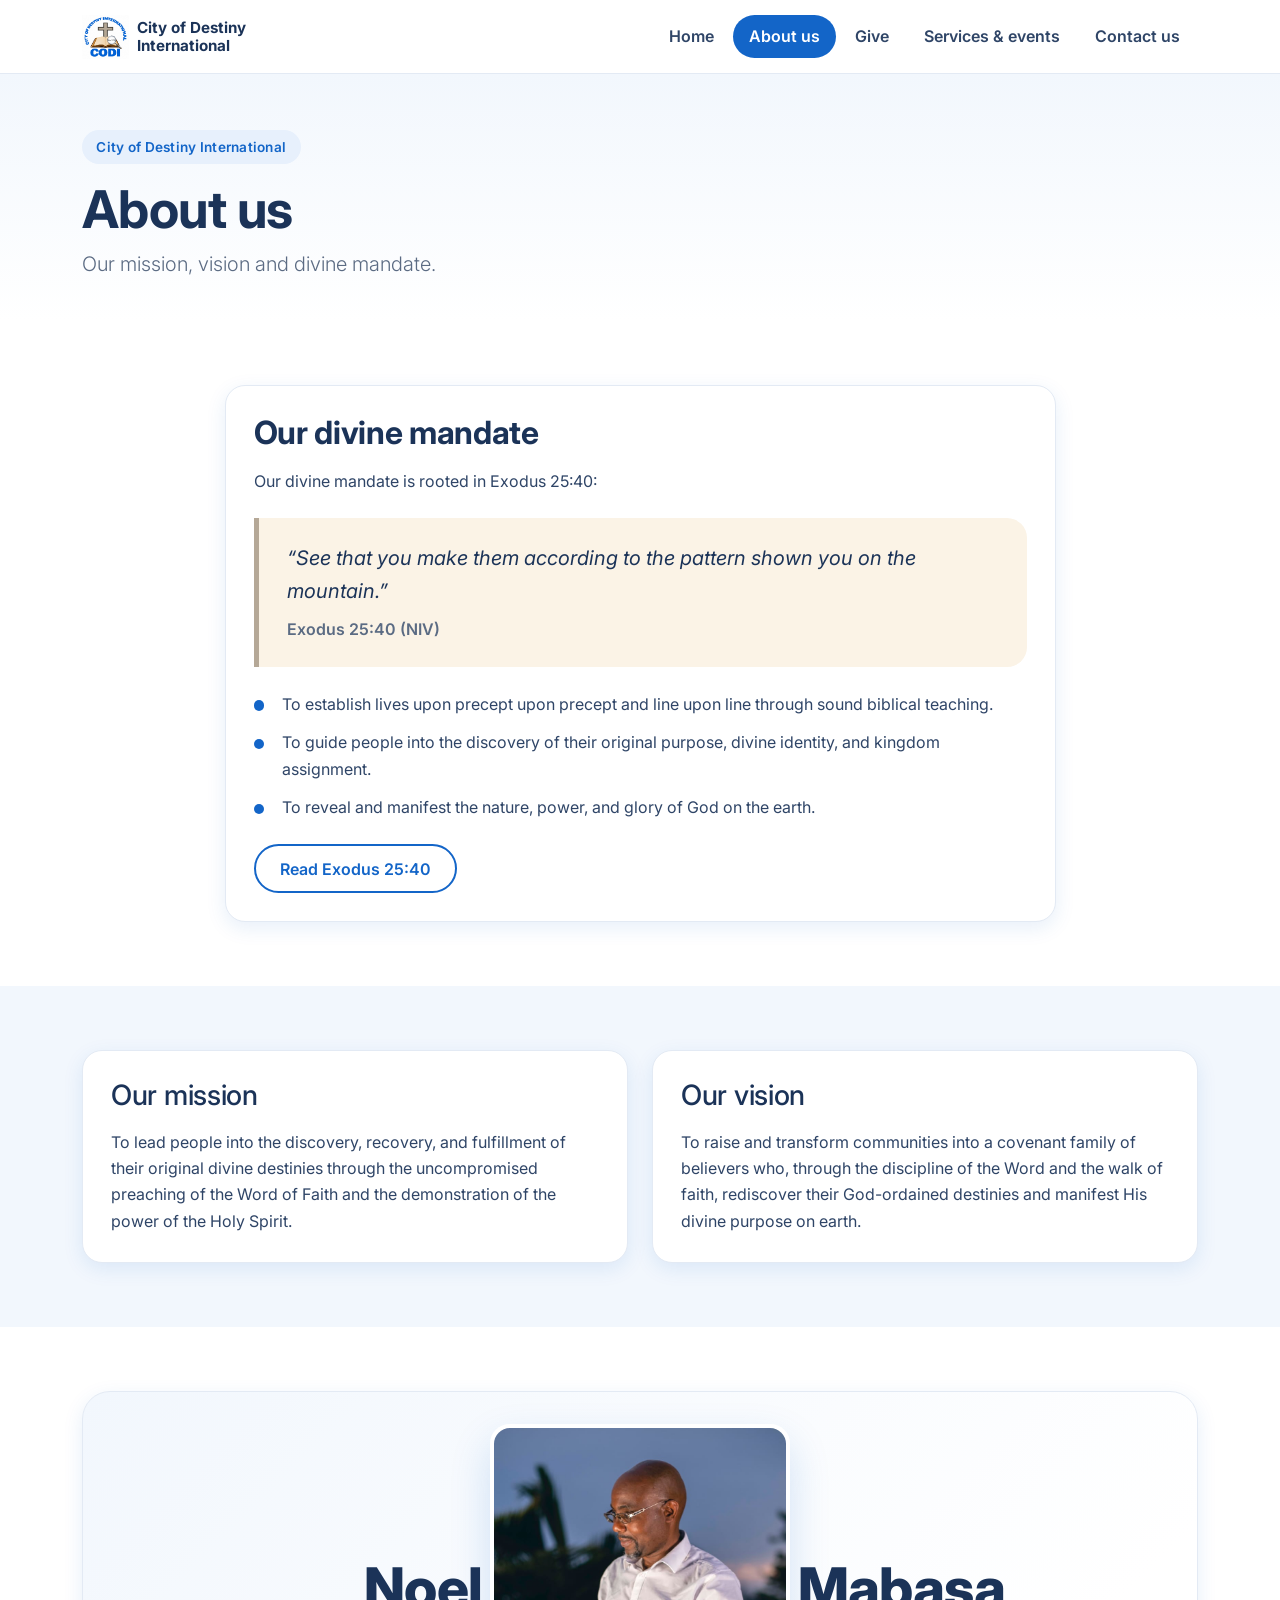
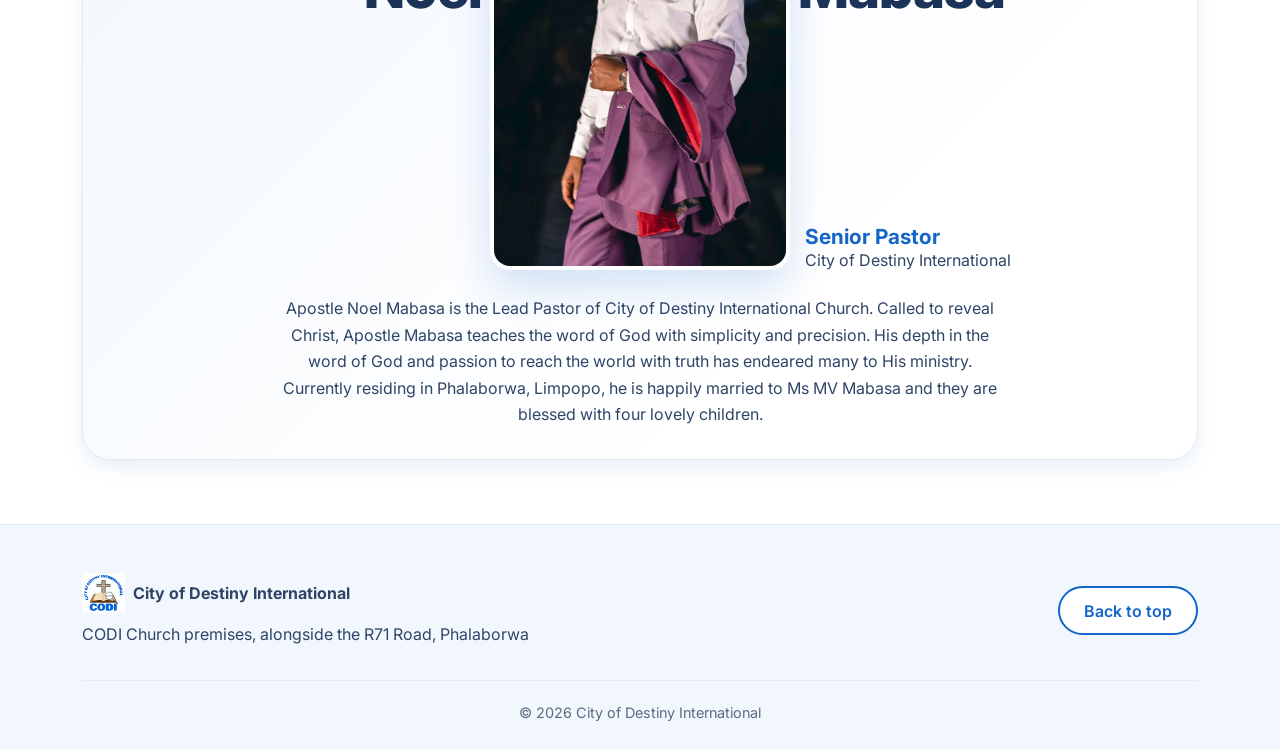
==== commit 4e934cb1: "Pastor Photo Update" ====
--- a/about.html
+++ b/about.html
@@ -60,39 +60,40 @@
             <div class="container">
                 <div class="row justify-content-center">
                     <div class="col-lg-9">
-                    <div class="card-soft">
+                        <div class="card-soft">
 
-                        <h2 class="mb-3">Our divine mandate</h2>
-                        <p>Our divine mandate is rooted in Exodus 25:40:</p>
+                            <h2 class="mb-3">Our divine mandate</h2>
+                            <p>Our divine mandate is rooted in Exodus 25:40:</p>
 
-                        <figure class="quote-card">
-                            <blockquote>
-                                &ldquo;See that you make them according to the pattern shown you on
-                                the mountain.&rdquo;
-                            </blockquote>
-                            <figcaption>Exodus 25:40 (NIV)</figcaption>
-                        </figure>
+                            <figure class="quote-card">
+                                <blockquote>
+                                    &ldquo;See that you make them according to the pattern shown you on
+                                    the mountain.&rdquo;
+                                </blockquote>
+                                <figcaption>Exodus 25:40 (NIV)</figcaption>
+                            </figure>
 
-                        <ul class="mandate-list">
-                            <li>
-                                To establish lives upon precept upon precept and line upon line
-                                through sound biblical teaching.
-                            </li>
-                            <li>
-                                To guide people into the discovery of their original purpose,
-                                divine identity, and kingdom assignment.
-                            </li>
-                            <li>
-                                To reveal and manifest the nature, power, and glory of God on the earth.
-                            </li>
-                        </ul>
+                            <ul class="mandate-list">
+                                <li>
+                                    To establish lives upon precept upon precept and line upon line
+                                    through sound biblical teaching.
+                                </li>
+                                <li>
+                                    To guide people into the discovery of their original purpose,
+                                    divine identity, and kingdom assignment.
+                                </li>
+                                <li>
+                                    To reveal and manifest the nature, power, and glory of God on the earth.
+                                </li>
+                            </ul>
 
-                        <a class="btn btn-codi-outline"
-                            href="https://www.biblegateway.com/passage/?search=Exodus+25%3A40&amp;version=NIV"
-                            target="_blank" rel="noopener">Read Exodus 25:40<span class="visually-hidden"> (opens in a new tab)</span></a>
+                            <a class="btn btn-codi-outline"
+                                href="https://www.biblegateway.com/passage/?search=Exodus+25%3A40&amp;version=NIV"
+                                target="_blank" rel="noopener">Read Exodus 25:40<span class="visually-hidden"> (opens in
+                                    a new tab)</span></a>
 
-                    
-                    </div>
+
+                        </div>
                     </div>
                 </div>
             </div>
@@ -141,8 +142,7 @@
                             <span id="pastor-last-name">Mabasa</span>
                         </h2>
 
-                        <img src="images/pastor.jpeg"
-                            alt="Apostle Noel Mabasa, Senior Pastor of CODI Church">
+                        <img src="images/Pastor.jpeg" alt="Apostle Noel Mabasa, Senior Pastor of CODI Church">
 
                         <p id="pastor-title">
                             <strong>Senior Pastor</strong><br>
